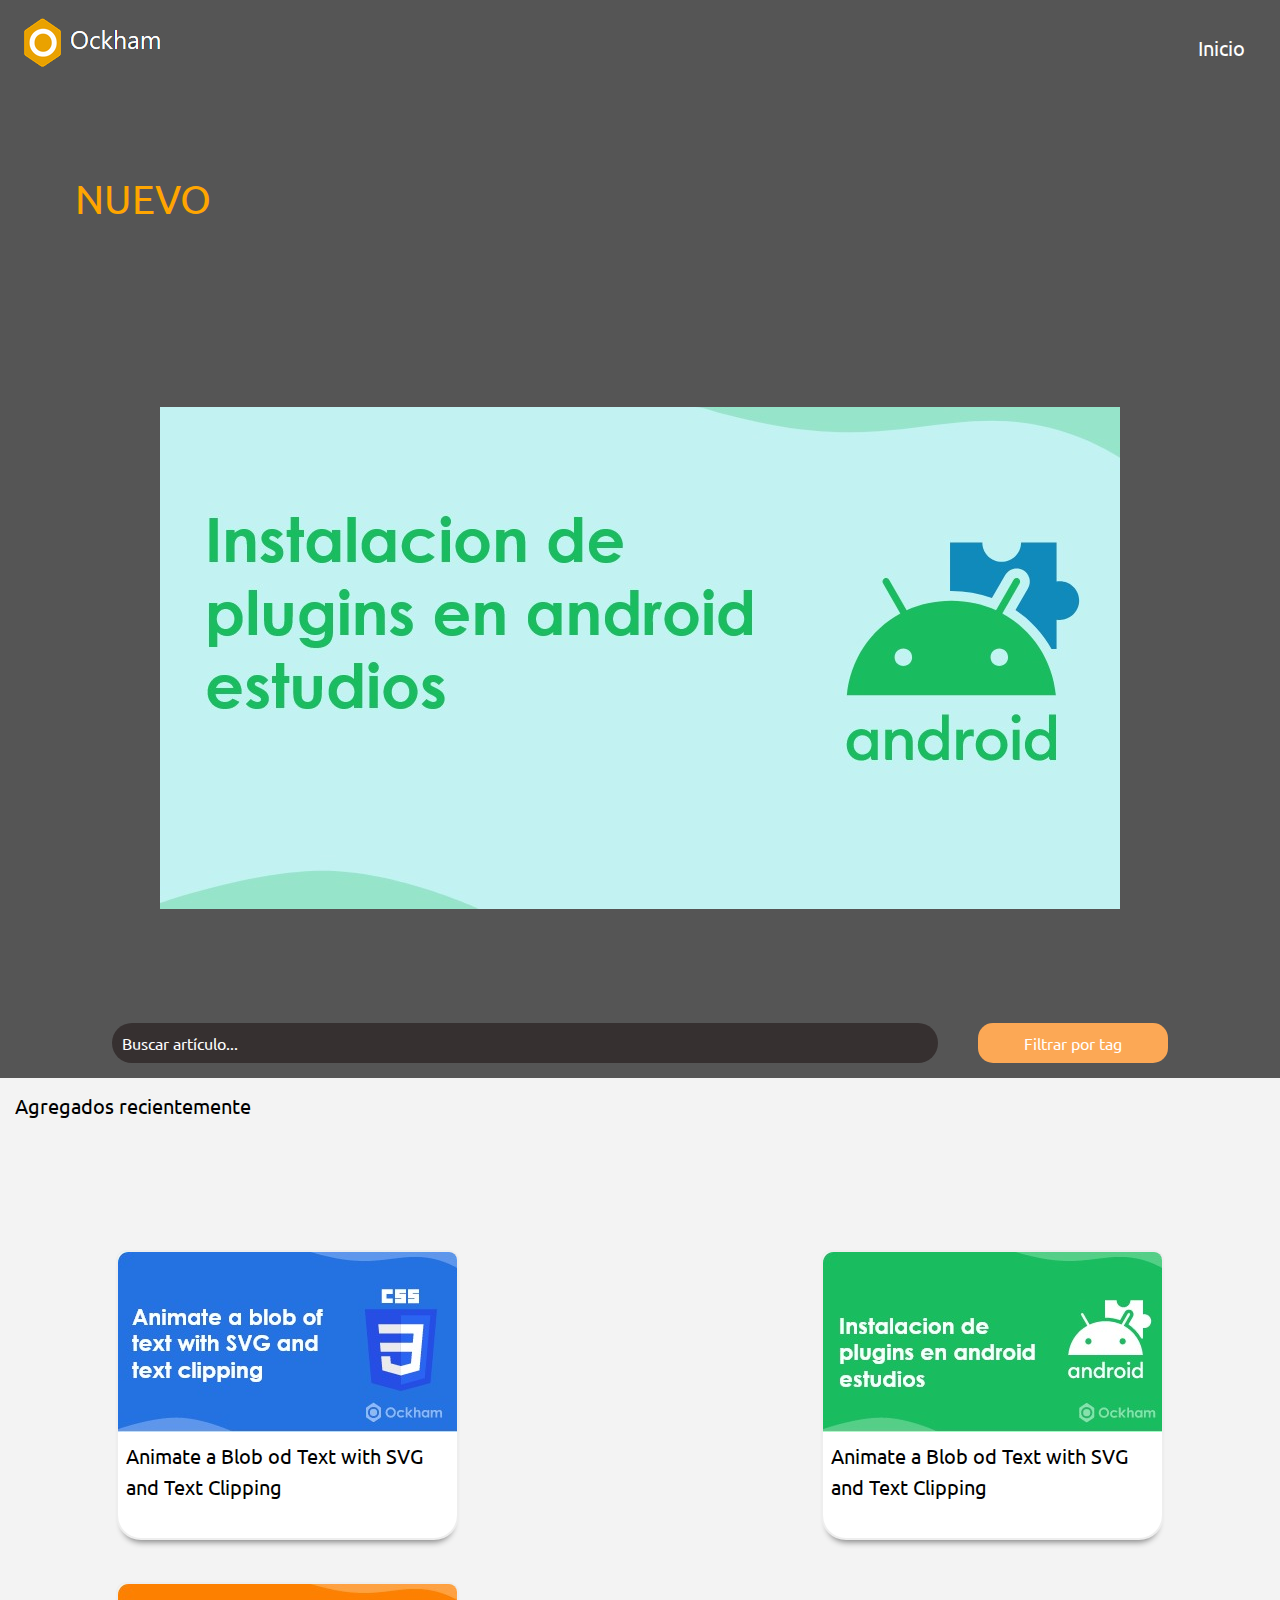
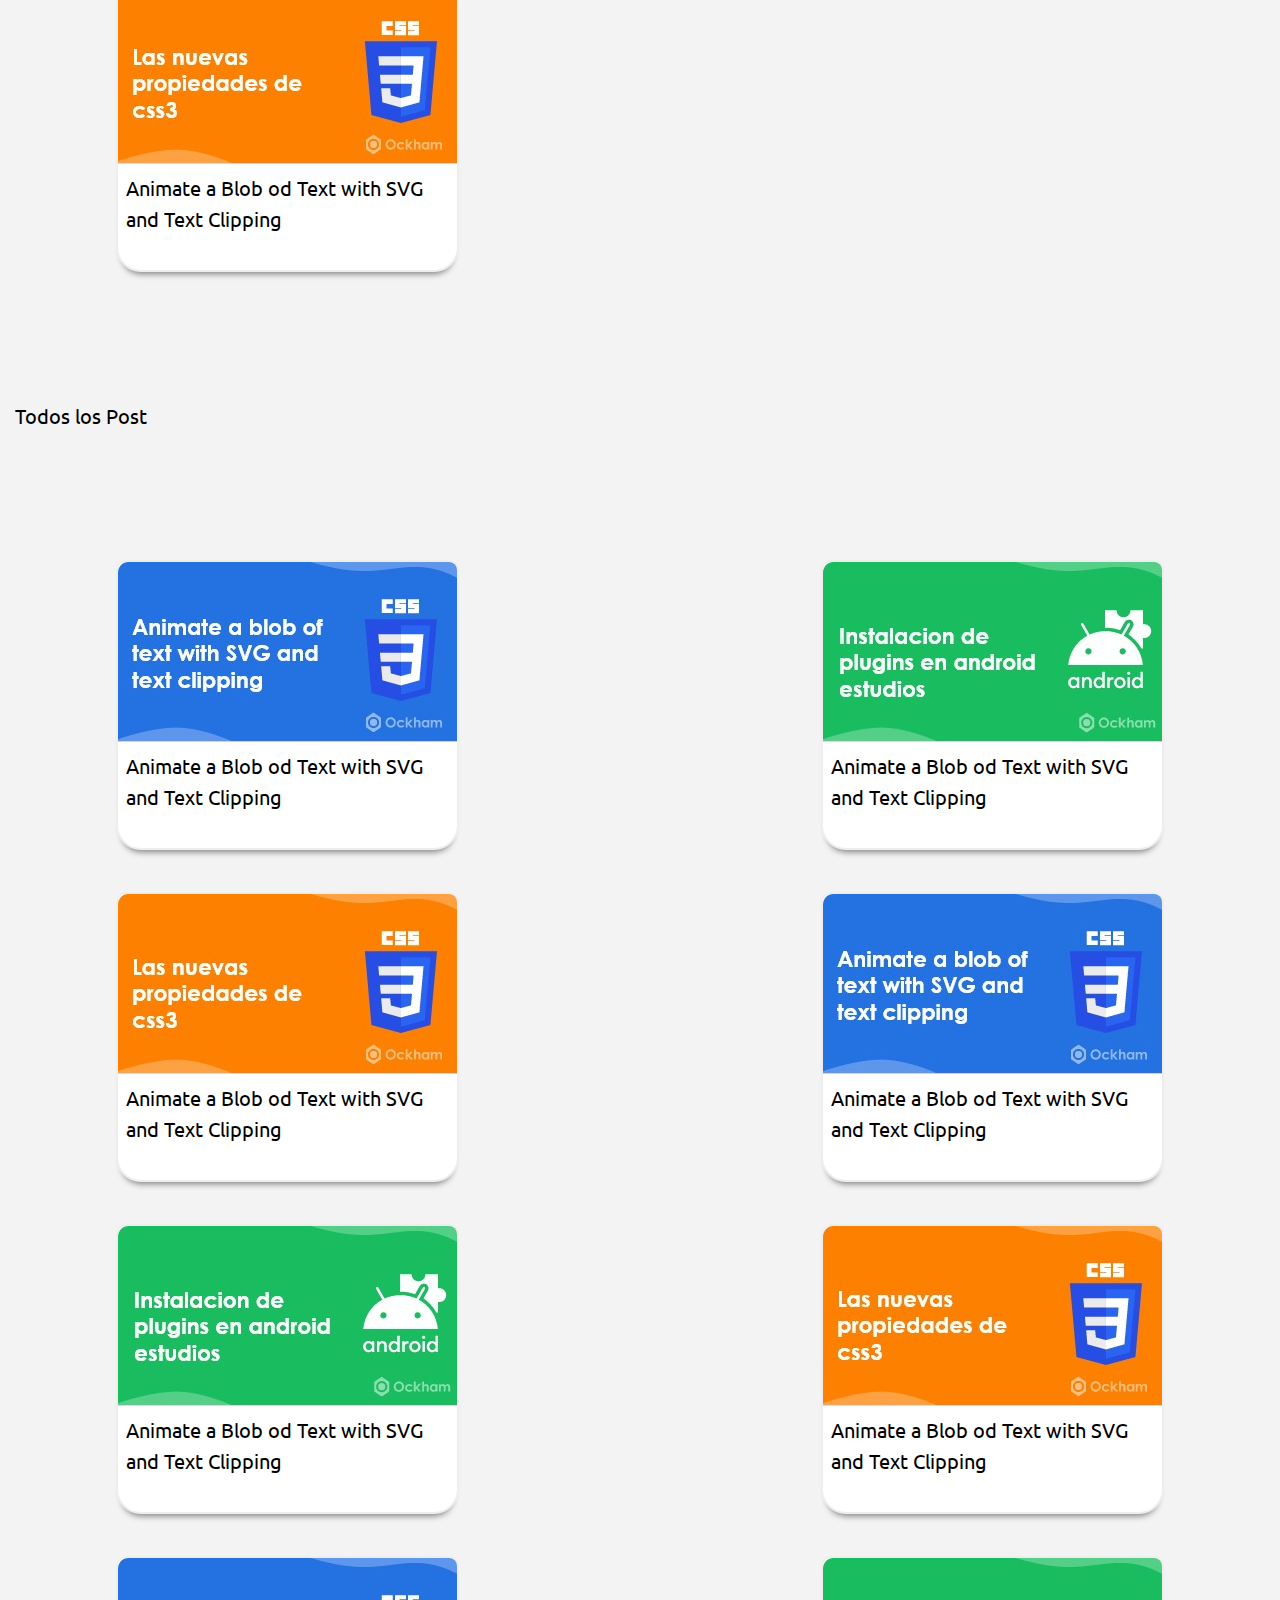
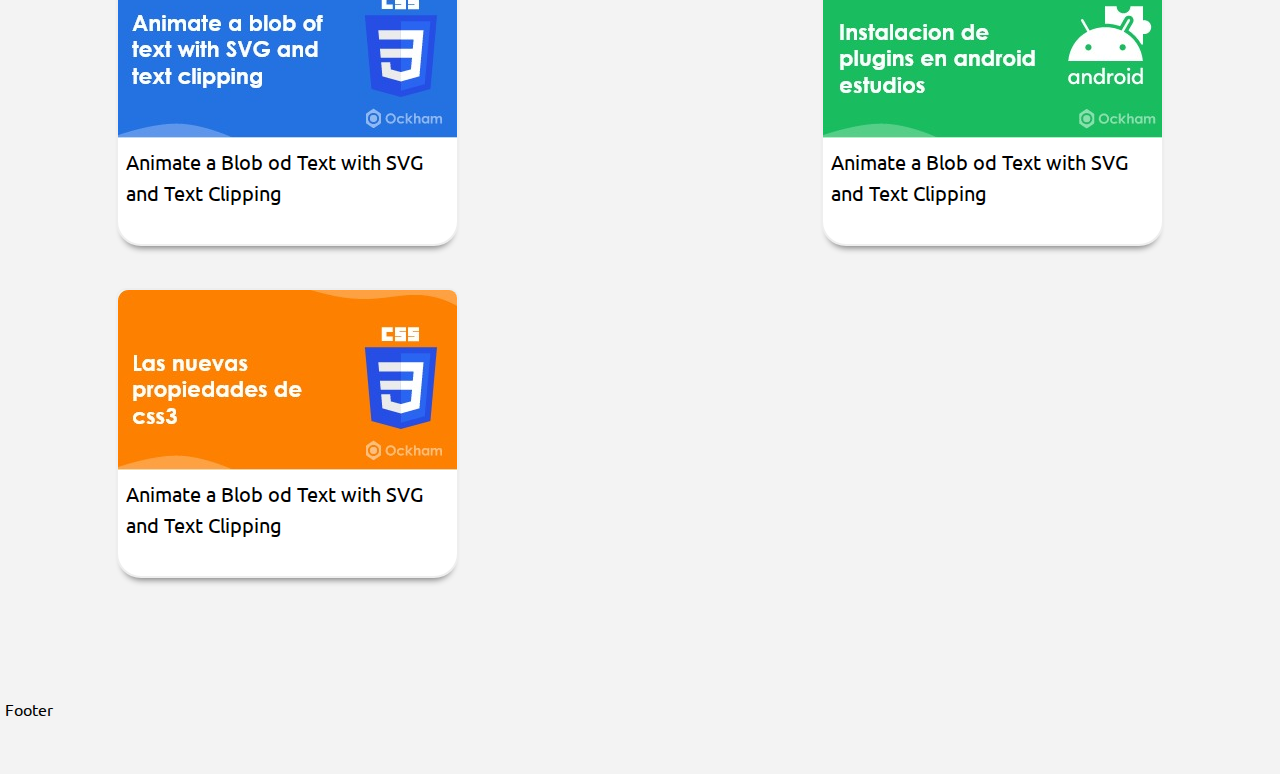
==== index_2.html @ 66f70569 "index2" ====
<!DOCTYPE html>
<html>
<head>
    
  <link rel="stylesheet" href="assets/css/style2.css">
  <link rel="stylesheet" href="assets/fonts/fonts.css">
  <meta name="viewport" content="width=device-width, initial-scale=1.0"> 




</head>
<body>


    

  <div class="wrapper">
    <header class="header">
      <div class="navbar">
          <div class="nav-container">
            
            <img class="logo" src="assets/images/logo.png" alt="Ockham">
            <a class = "inicio" href="#">Inicio</a>

          </div> 
      </div>
    </header>

    <div class="N">
      <p>NUEVO</p>
    </div>

    <div class="main">
      <div class="slider"></div>
    </div>


    <div class="botones">
      <div class="search">
        <p>Buscar artículo...</p>
      </div>
      <div class="filtro">
        <p>Filtrar por tag</p>
      </div>
    </div>

    
    <!-- Aquí empieza la sección de agregados recientemente -->
    <div class="section_ag">

      <p class="ag">Agregados recientemente</p>

    </div>

    <div class="flex-n1">
      
      
      <div class="mini-card">
          <div class="image1"></div>
          <div class="text">
            Animate a Blob od Text with SVG and Text Clipping
          </div>
      </div>
      
      <div class="mini-card">
          <div class="image2"></div>
          <div class="text">
            Animate a Blob od Text with SVG and Text Clipping
          </div>
      </div>

      <div class="mini-card">
          <div class="image3"></div>
          <div class="text">
            Animate a Blob od Text with SVG and Text Clipping
          </div>
      
      </div>
    
    </div>


    <!-- Aquí empieza la sección de Todos los post -->
    <div  class="section_tp">
      <div class="tp">Todos los Post</div>
    </div>

    <div class="flex-n1">
      
      
      <div class="mini-card">
          <div class="image1"></div>
          <div class="text">
            Animate a Blob od Text with SVG and Text Clipping
          </div>
      </div>
      
      <div class="mini-card">
          <div class="image2"></div>
          <div class="text">
            Animate a Blob od Text with SVG and Text Clipping
          </div>
      </div>

      <div class="mini-card">
          <div class="image3"></div>
          <div class="text">
            Animate a Blob od Text with SVG and Text Clipping
          </div>
      
      </div>

      <div class="mini-card">
        <div class="image1"></div>
        <div class="text">
          Animate a Blob od Text with SVG and Text Clipping
        </div>
      </div>
    
      <div class="mini-card">
        <div class="image2"></div>
        <div class="text">
          Animate a Blob od Text with SVG and Text Clipping
        </div>
     </div>

      <div class="mini-card">
        <div class="image3"></div>
        <div class="text">
          Animate a Blob od Text with SVG and Text Clipping
        </div>
    
      </div>

      <div class="mini-card">
        <div class="image1"></div>
        <div class="text">
          Animate a Blob od Text with SVG and Text Clipping
        </div>
      </div>
    
      <div class="mini-card">
        <div class="image2"></div>
        <div class="text">
          Animate a Blob od Text with SVG and Text Clipping
        </div>
     </div>

      <div class="mini-card">
        <div class="image3"></div>
        <div class="text">
          Animate a Blob od Text with SVG and Text Clipping
        </div>
    
      </div>


    
    </div>
    

    
      
    
    
    <footer class="footer">Footer</footer>

  </div>


    


</body>
</html>
---- assets/css/style2.css ----
* {
    box-sizing: border-box;
    margin: 0;
    padding: 0;
    background: yellow;
}
  
body {
    height: 100px;
    display: auto;
    justify-content: center;
    align-content: center;
    background-color: transparent;
}
  
/*HEADER Y NAVBAR*/
.header {
    background: #555;
    height: 100px;
}

.navbar {
    width: 100%;
    background-color: #555;
    overflow: auto;
    float: left;
}

.nav-container{
    background: #555;
}

.logo {

    background:#555;
    float: left;
}

.inicio{
    
    background:#555;
}

.navbar nav-container img {

    height: 3px;
    width: 30px;
    padding: 1px;
    text-align: center;
}


/*Color al seleccionarlo*/
.navbar .nav-container a:hover {
    background-color: #000;
}


.N {
    color: orange;
    background: #555;
}


.N p{

    background:transparent;
    padding: 70px;
    font-size: 40px;
}


/*SECCIÓN DEL SLIDER*/

.main {
    
    /* layout */
    height: 80vh;
    min-width: 100vh;
    flex: 1;
    display: flex;
    /* content styling OPTIONAL*/
    align-items: center;
    justify-content: center;
    padding: 10vh;
    /* background styling */
    background-color: #555;
    background-size: cover;
    background-position: center;
    background-repeat: no-repeat;

}

.slider {
    background-image: url(/assets/images/slider1.jpeg);
    display: flex;
    flex-flow: wrap;
    width: 960px;
    height: 502px;
    align-items: center;
}



.botones {

    background:#555;
    flex-flow: row wrap;
    justify-content: center;
    align-self: center;
    column-gap: 40px;
    padding: 15px;
    flex: 1 100%;
    height: 60px;
    border-radius: 10px;
    
}

.search {

    background: rgb(54, 48, 48);
    flex: 0 65%;
    height: 40px;
    margin-bottom: 30%;
    border-radius: 30px;
    padding: 10px;
    display: flex;
    align-items: center;
    justify-content: left;
    
}

.search p {
    text-align: left;
    color: white;
    background: transparent;
}

.filtro {

    background: #fca855;
    flex: 0 15%;
    height: 40px;
    width: 10px;
    margin-bottom: 50%;
    border-radius: 15px;
    padding: 10px;
    display: flex;
    align-items: center;
    justify-content: center; 

}

.filtro p {
    text-align: center;
    color: white;
    background: transparent;
}


.section_ag {
    background: #f3f3f3;
    flex-flow: row wrap;
    display: flex;
    padding: 105px;

}

.ag{
    font-size: 20px;
    background:transparent;
    padding: 10px;
}





.section_tp {
    background: #f3f3f3;
    padding: 10px;
    font-size: 20px;
}


.tp{
    font-size: 20px;
    background:transparent;
    padding: 10px;
}

/*Wrapper principal*/
.wrapper > *{
    
    display: flex;
    flex-flow: row wrap;
    padding: 5px;
    margin: 0;   /*Lo modifique para cambiar el fondo*/
    flex: 1 100%;
    border-radius: 0;
}

  


.flex-n1 {
    grid-template-columns: repeat(auto-fill, minmax(100px, 1fr));
    grid-template-rows: 80px auto 80px;
    column-gap: 5px;
    row-gap: 10px;
    background: #f3f3f3;
    display: flex;
    flex-flow: wrap;
    justify-content: space-between;
    justify-items: center;
    border-radius: 0 0 0 0;
    padding: 100px;
} 



/* If the amount of items is above 3 */
/* Change the layout direction */
.flex-n1 > :nth-last-child(n+3),
.flex-n1 > :nth-last-child(n+3) ~ * {
	flex-direction: column;
    background: white;
    width: 343px;
    height: 290px;
    border-radius: 10px 10px 25px 25px;
    box-shadow: 0 8px 6px -6px gray;
}

/* And change the image height and color */
.flex-n1 > :nth-last-child(n+3) .image1,
.flex-n1 > :nth-last-child(n+3) ~ * .image1 {

    background: url(/assets/images/c1.jpeg);
    display: flex;
    flex-flow: wrap;
    height: 180px;
    justify-content: space-between;
    justify-items: center;
    padding: 50px;
}


.flex-n1 > :nth-last-child(n+3) .image2,
.flex-n1 > :nth-last-child(n+3) ~ * .image2 {

    background: url(/assets/images/c2.jpeg);
    display: flex;
    flex-flow: wrap;
    height: 180px;
    justify-content: space-between;
    justify-items: center;
    padding: 50px;
}

.flex-n1 > :nth-last-child(n+3) .image3,
.flex-n1 > :nth-last-child(n+3) ~ * .image3 {

    background: url(/assets/images/c3.jpeg);
    display: flex;
    flex-flow: wrap;
    width: 343px;
    height: 180px;
    justify-content: space-between;
    justify-items: center;
    padding: 50px;
}




/* Demo decoration */
.container {
	display: flex;
	width: 800px;
	margin: 1em auto;
}
.mini-card {
	display: flex;
	width: 400px;
	max-width: 100%;
	margin: 1em;
	border: 2px solid #eee;
	border-radius: 8px;
    justify-items: center;
	overflow: hidden;
}

.image {
	min-width: 150px;
	background: turquoise;
}

.text {
    background: white;
	font-size: 20px;
	line-height: 1.55;
    text-align: left;
	padding: 8px;
}



.footer {
    
    background: #f3f3f3;
    height: 80px
  
}


@media all(min-width: 1000px) {
  
    .main { flex: 3 0px; }
    
}
---- assets/fonts/fonts.css ----
/*Fonts*/

@import url('https://fonts.googleapis.com/css2?family=Ubuntu:wght@500&display=swap');


body {
    font-family: 'Ubuntu', sans-serif;
}


    
.p_card{

    display:inline;
    word-break: break-word;     
    font-size: 20px;
    color: black;
    position: relative;
    padding: 0;

}

/* Navbar links */
.navbar a {
    float: right;
    padding: 30px;
    color: white;
    text-decoration: none;
    font-size: 20px;
    width: 33.33%; /* Four equal-width links. If you have two links, use 50%, and 33.33% for three links, etc.. */
    text-align: right; 
}
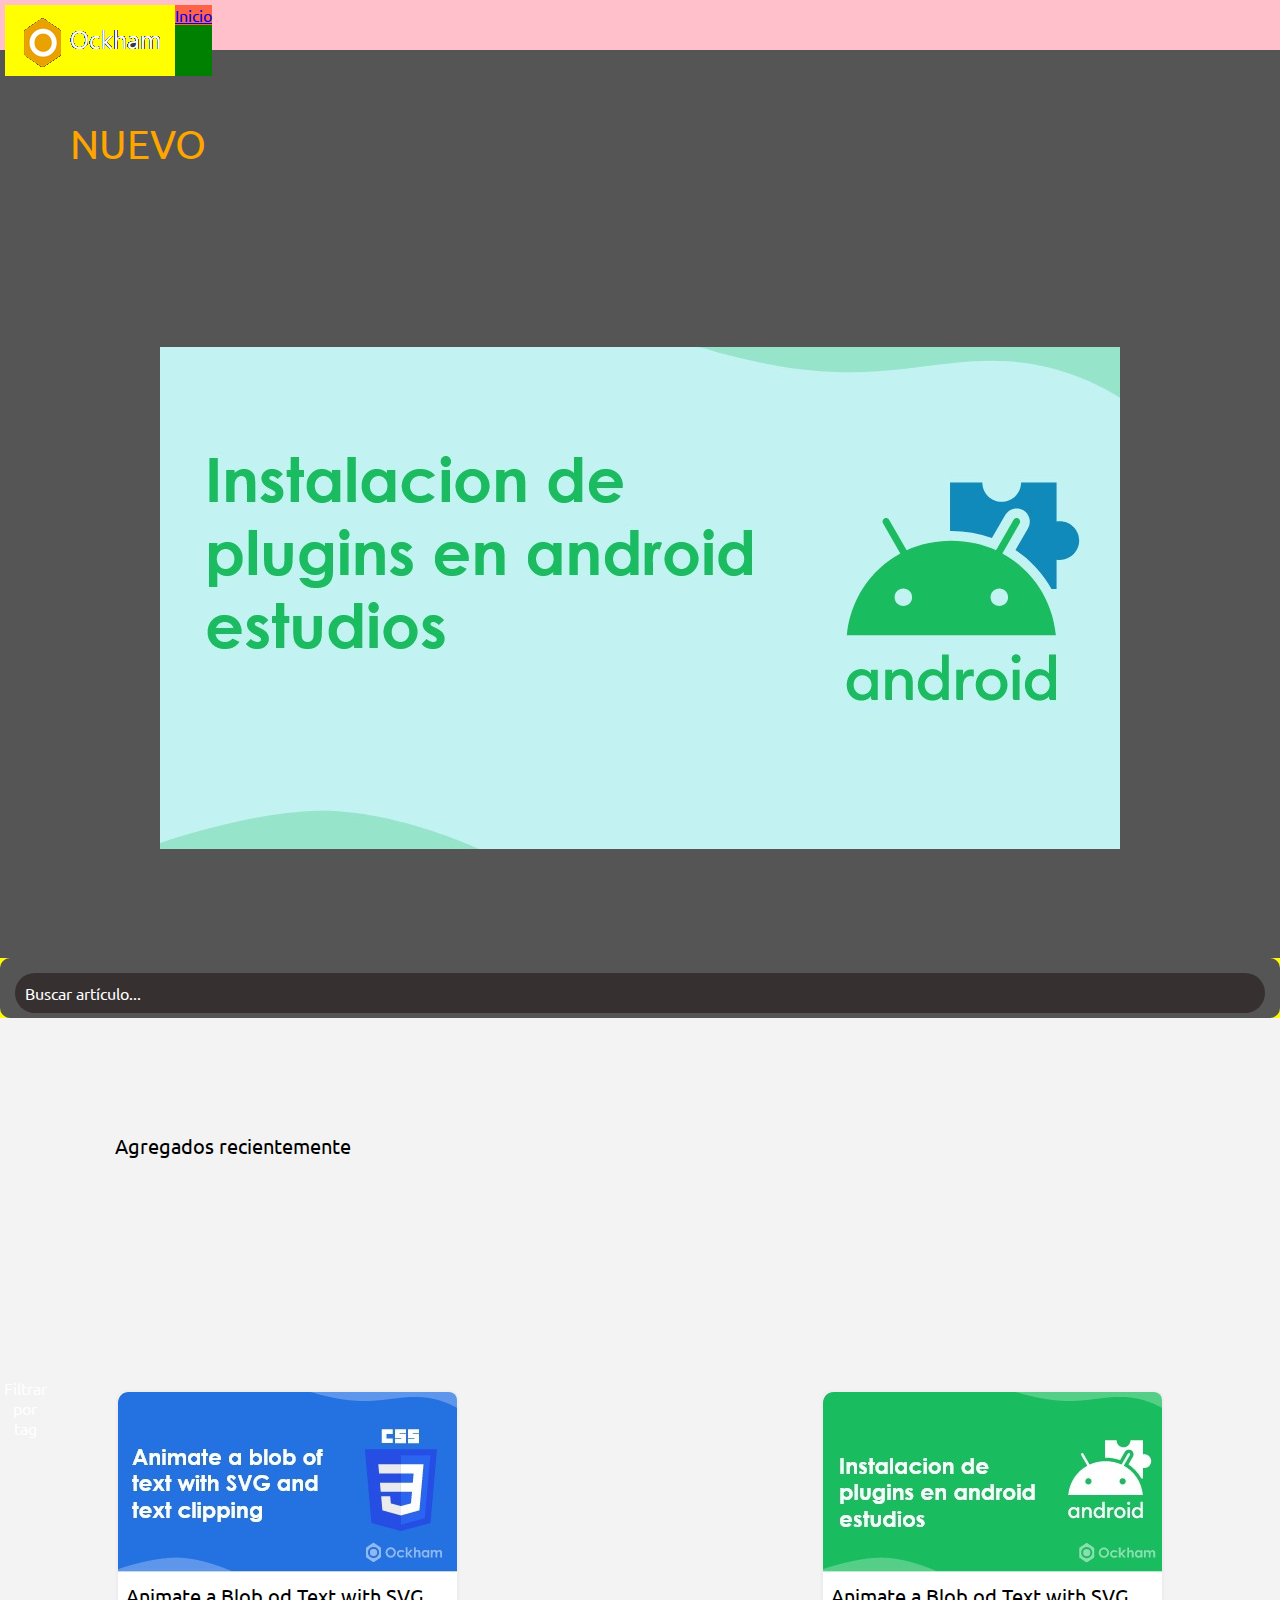
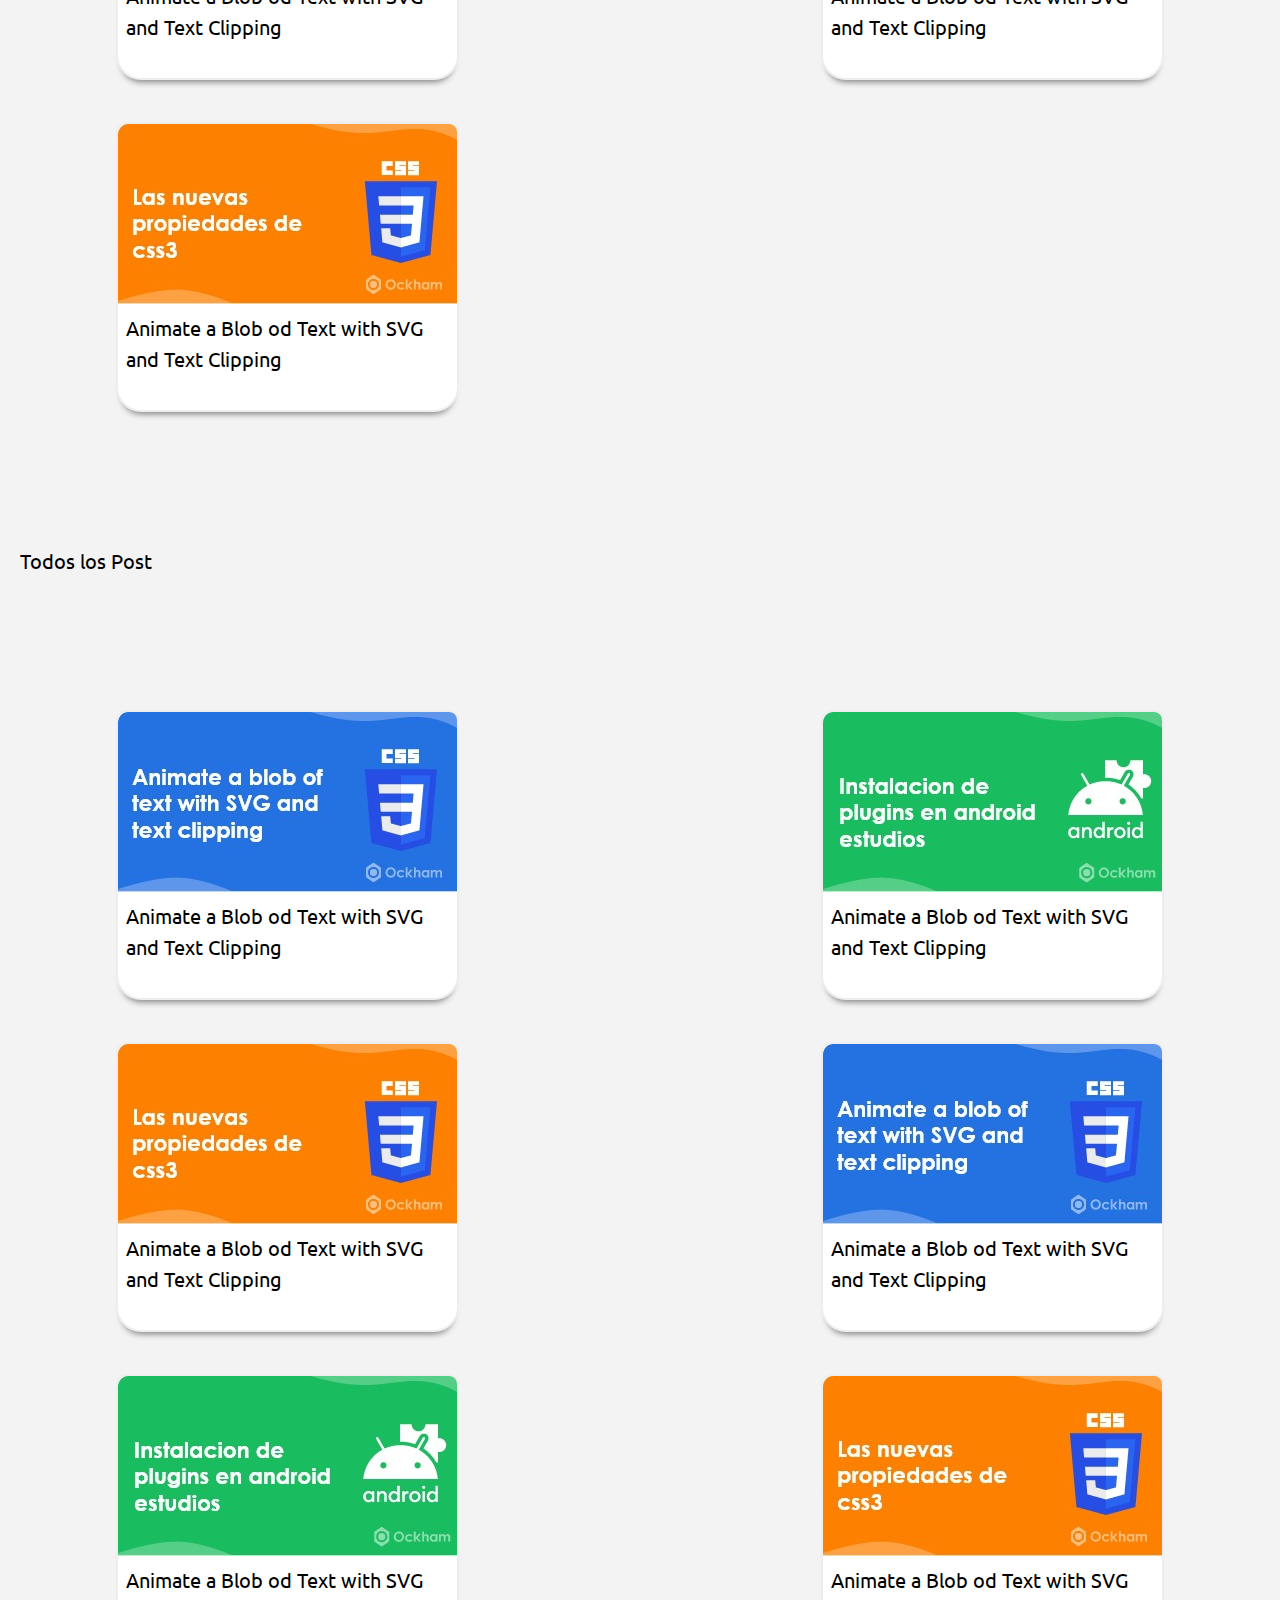
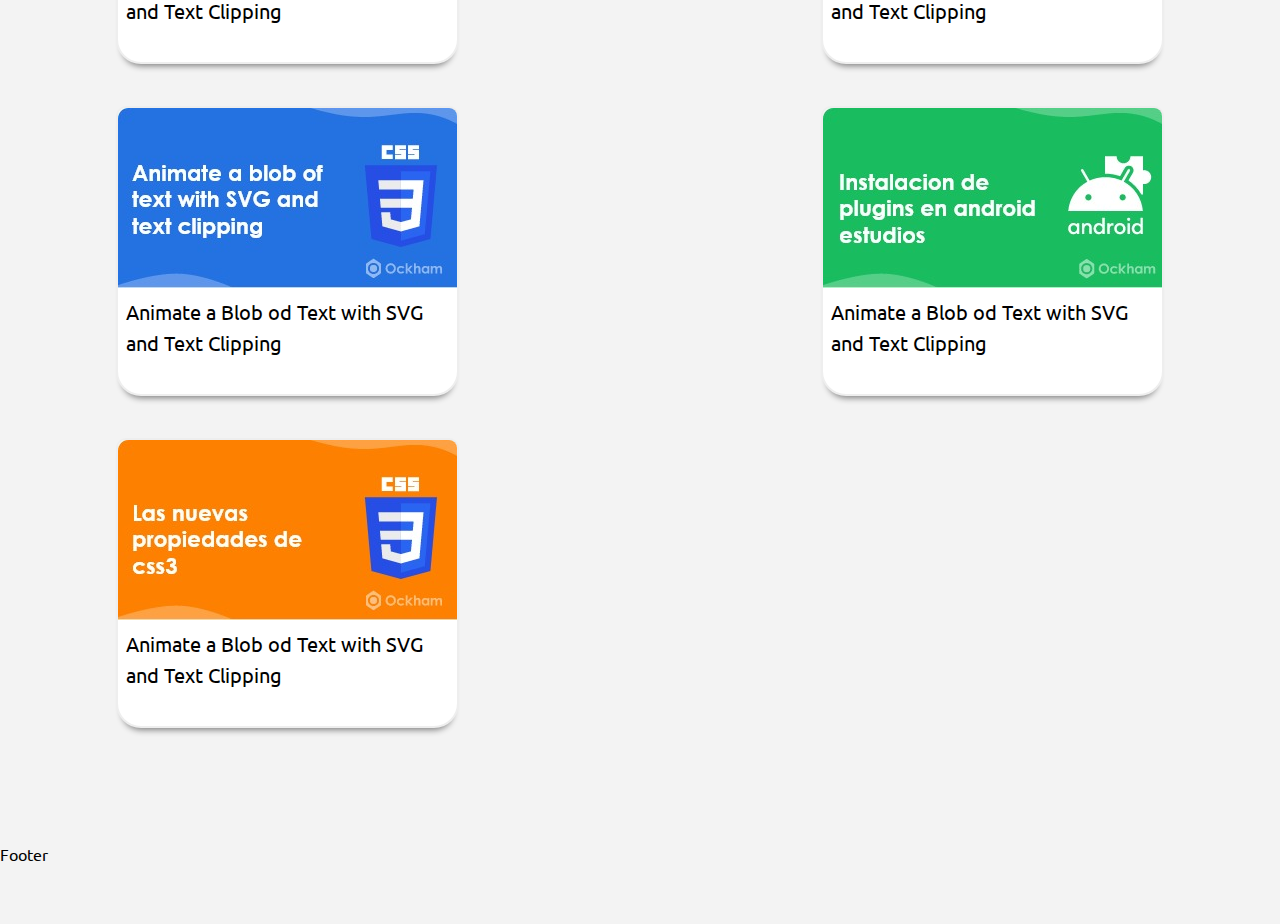
==== commit 94c42f89: "Cambios en Index2" ====
--- a/index_2.html
+++ b/index_2.html
@@ -17,7 +17,7 @@
 
   <div class="wrapper">
     <header class="header">
-      <div class="navbar">
+      <div class="navbar"></div>
           <div class="nav-container">
             
             <img class="logo" src="assets/images/logo.png" alt="Ockham">
--- a/assets/css/style2.css
+++ b/assets/css/style2.css
@@ -16,30 +16,35 @@
   
 /*HEADER Y NAVBAR*/
 .header {
-    background: #555;
-    height: 100px;
+    background: pink;
+    height: 50px;  /*SePARACIÓN ENTRE NAVBAR Y EL SLIDER*/
+    padding:0;
+    margin:0;
+
 }
 
 .navbar {
     width: 100%;
-    background-color: #555;
+    display: flex;
+    background-color: orange;
     overflow: auto;
     float: left;
 }
 
 .nav-container{
-    background: #555;
+    background: green;
+    
 }
 
 .logo {
 
-    background:#555;
+    background:yellow;
     float: left;
 }
 
 .inicio{
     
-    background:#555;
+    background:tomato;
 }
 
 .navbar nav-container img {
@@ -77,13 +82,13 @@
     
     /* layout */
     height: 80vh;
-    min-width: 100vh;
+    min-width: 50vh;
     flex: 1;
     display: flex;
     /* content styling OPTIONAL*/
     align-items: center;
     justify-content: center;
-    padding: 10vh;
+    padding: 5vh;
     /* background styling */
     background-color: #555;
     background-size: cover;
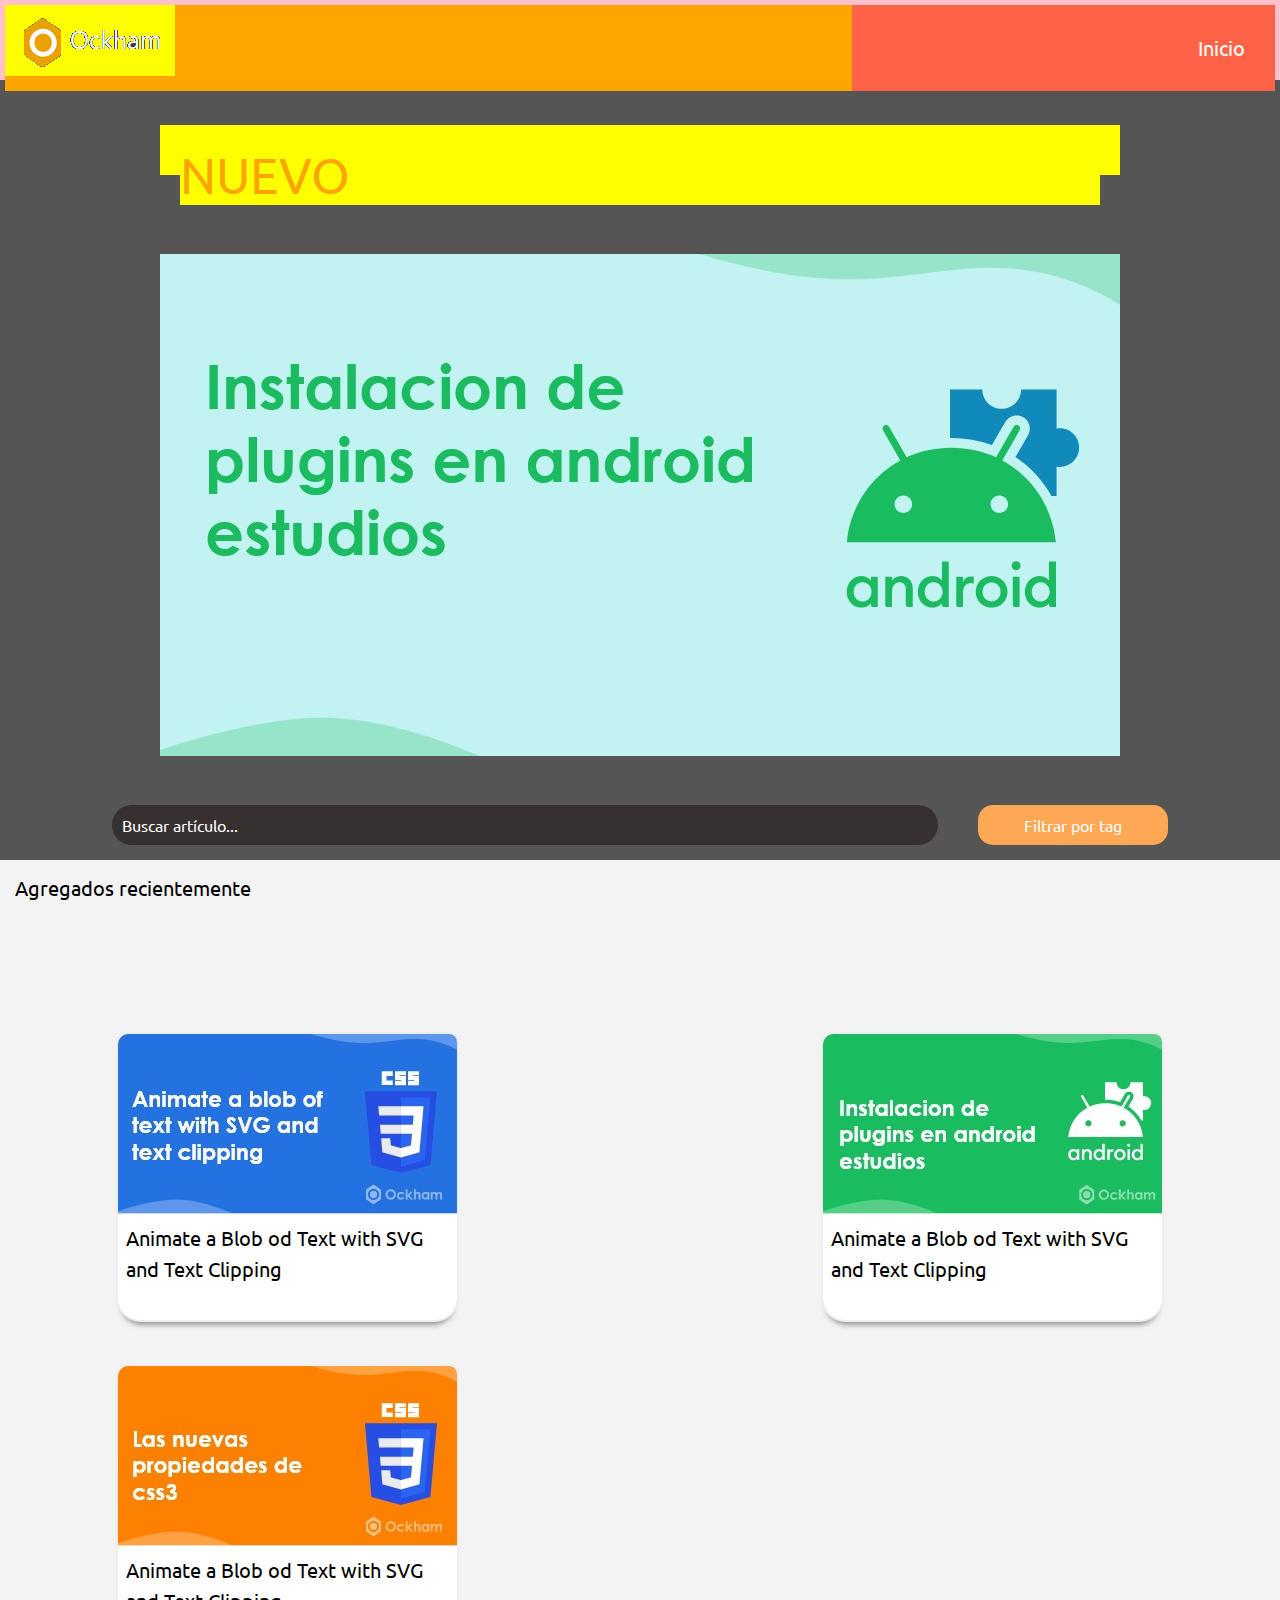
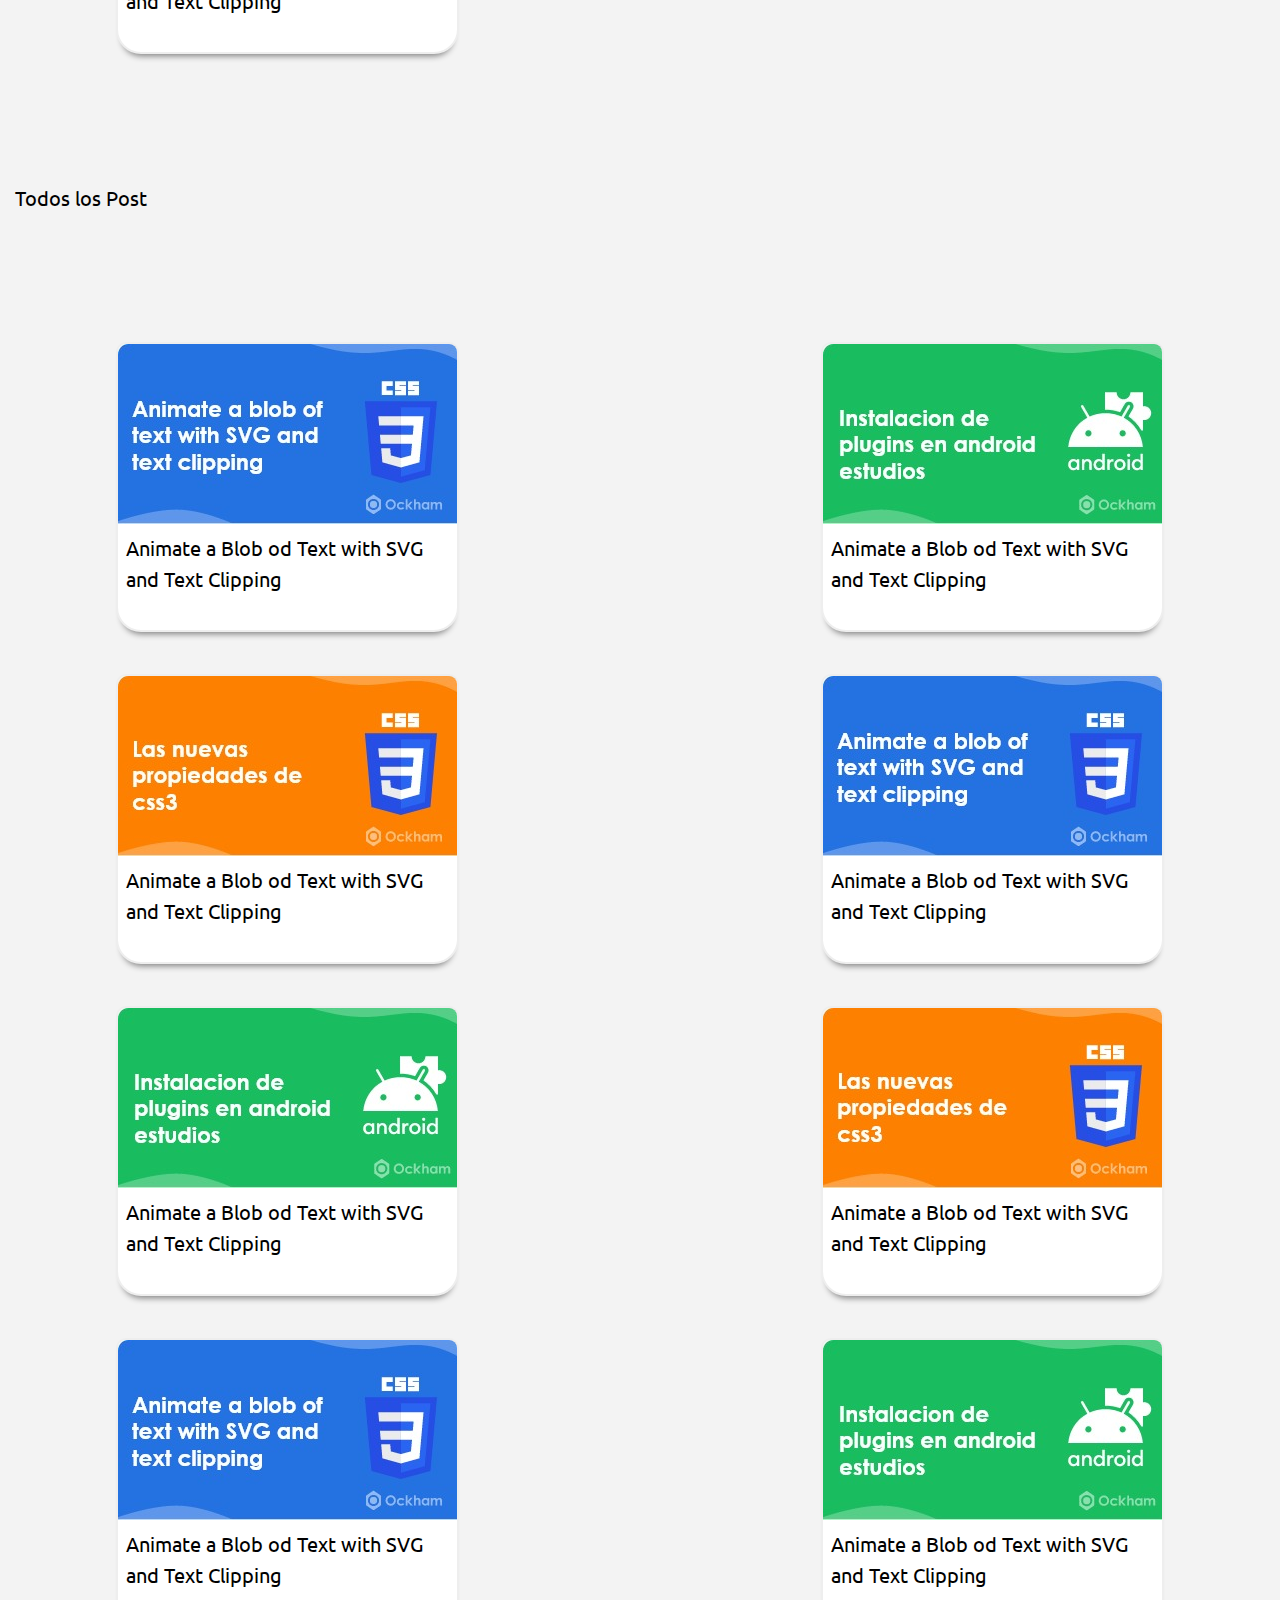
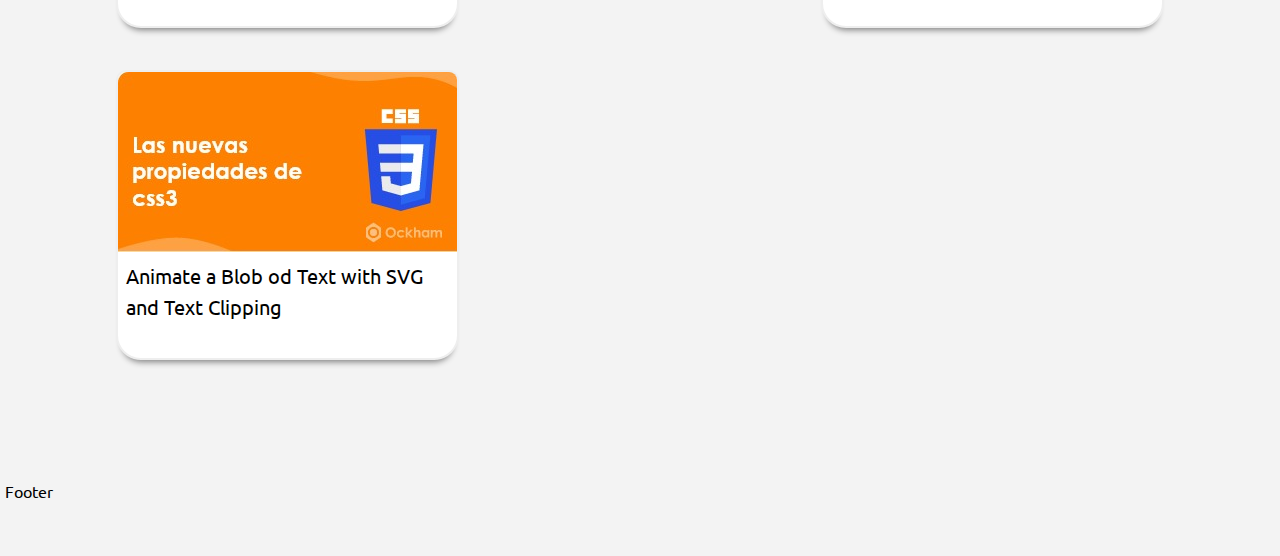
==== commit 9f0f783c: "Cambios en Index2 Main" ====
--- a/index_2.html
+++ b/index_2.html
@@ -17,7 +17,7 @@
 
   <div class="wrapper">
     <header class="header">
-      <div class="navbar"></div>
+      <div class="navbar">
           <div class="nav-container">
             
             <img class="logo" src="assets/images/logo.png" alt="Ockham">
@@ -26,12 +26,13 @@
           </div> 
       </div>
     </header>
+    
+    <div class="main">
 
-    <div class="N">
-      <p>NUEVO</p>
-    </div>
+      <div class="N">
+        <p>NUEVO</p>
+      </div>
 
-    <div class="main">
       <div class="slider"></div>
     </div>
 
--- a/assets/css/style2.css
+++ b/assets/css/style2.css
@@ -8,7 +8,7 @@
   
 body {
     height: 100px;
-    display: auto;
+    display: flex;
     justify-content: center;
     align-content: center;
     background-color: transparent;
@@ -17,22 +17,28 @@
 /*HEADER Y NAVBAR*/
 .header {
     background: pink;
-    height: 50px;  /*SePARACIÓN ENTRE NAVBAR Y EL SLIDER*/
-    padding:0;
-    margin:0;
+    height: 80px;  /*SEPARACIÓN ENTRE NAVBAR Y EL SLIDER*/
+    padding: 0;
+    margin: 0;
 
 }
 
 .navbar {
     width: 100%;
-    display: flex;
+    display: auto;
+    align-items: center;
     background-color: orange;
     overflow: auto;
     float: left;
+    padding: 0;
+    margin: 0 0 0 0;
 }
 
 .nav-container{
+
     background: green;
+    padding: 0;
+    margin: 0;
     
 }
 
@@ -40,18 +46,20 @@
 
     background:yellow;
     float: left;
+    
 }
 
 .inicio{
     
     background:tomato;
+    float: right;
 }
 
 .navbar nav-container img {
 
     height: 3px;
     width: 30px;
-    padding: 1px;
+    padding: 10px;
     text-align: center;
 }
 
@@ -60,21 +68,6 @@
 .navbar .nav-container a:hover {
     background-color: #000;
 }
-
-
-.N {
-    color: orange;
-    background: #555;
-}
-
-
-.N p{
-
-    background:transparent;
-    padding: 70px;
-    font-size: 40px;
-}
-
 
 /*SECCIÓN DEL SLIDER*/
 
@@ -85,25 +78,40 @@
     min-width: 50vh;
     flex: 1;
     display: flex;
+    flex-direction: column;
+
     /* content styling OPTIONAL*/
     align-items: center;
     justify-content: center;
-    padding: 5vh;
+    padding: 50vh;
+
     /* background styling */
     background-color: #555;
     background-size: cover;
     background-position: center;
     background-repeat: no-repeat;
 
-}
+
+}
+
+.N {
+    text-align: left;
+    color: orange;
+    justify-self: left;
+    padding: 20px;
+    width: 960px;
+    height: 50px;
+    font-size: 50px;
+}
+
 
 .slider {
     background-image: url(/assets/images/slider1.jpeg);
     display: flex;
+    align-items: center;
     flex-flow: wrap;
     width: 960px;
     height: 502px;
-    align-items: center;
 }
 
 
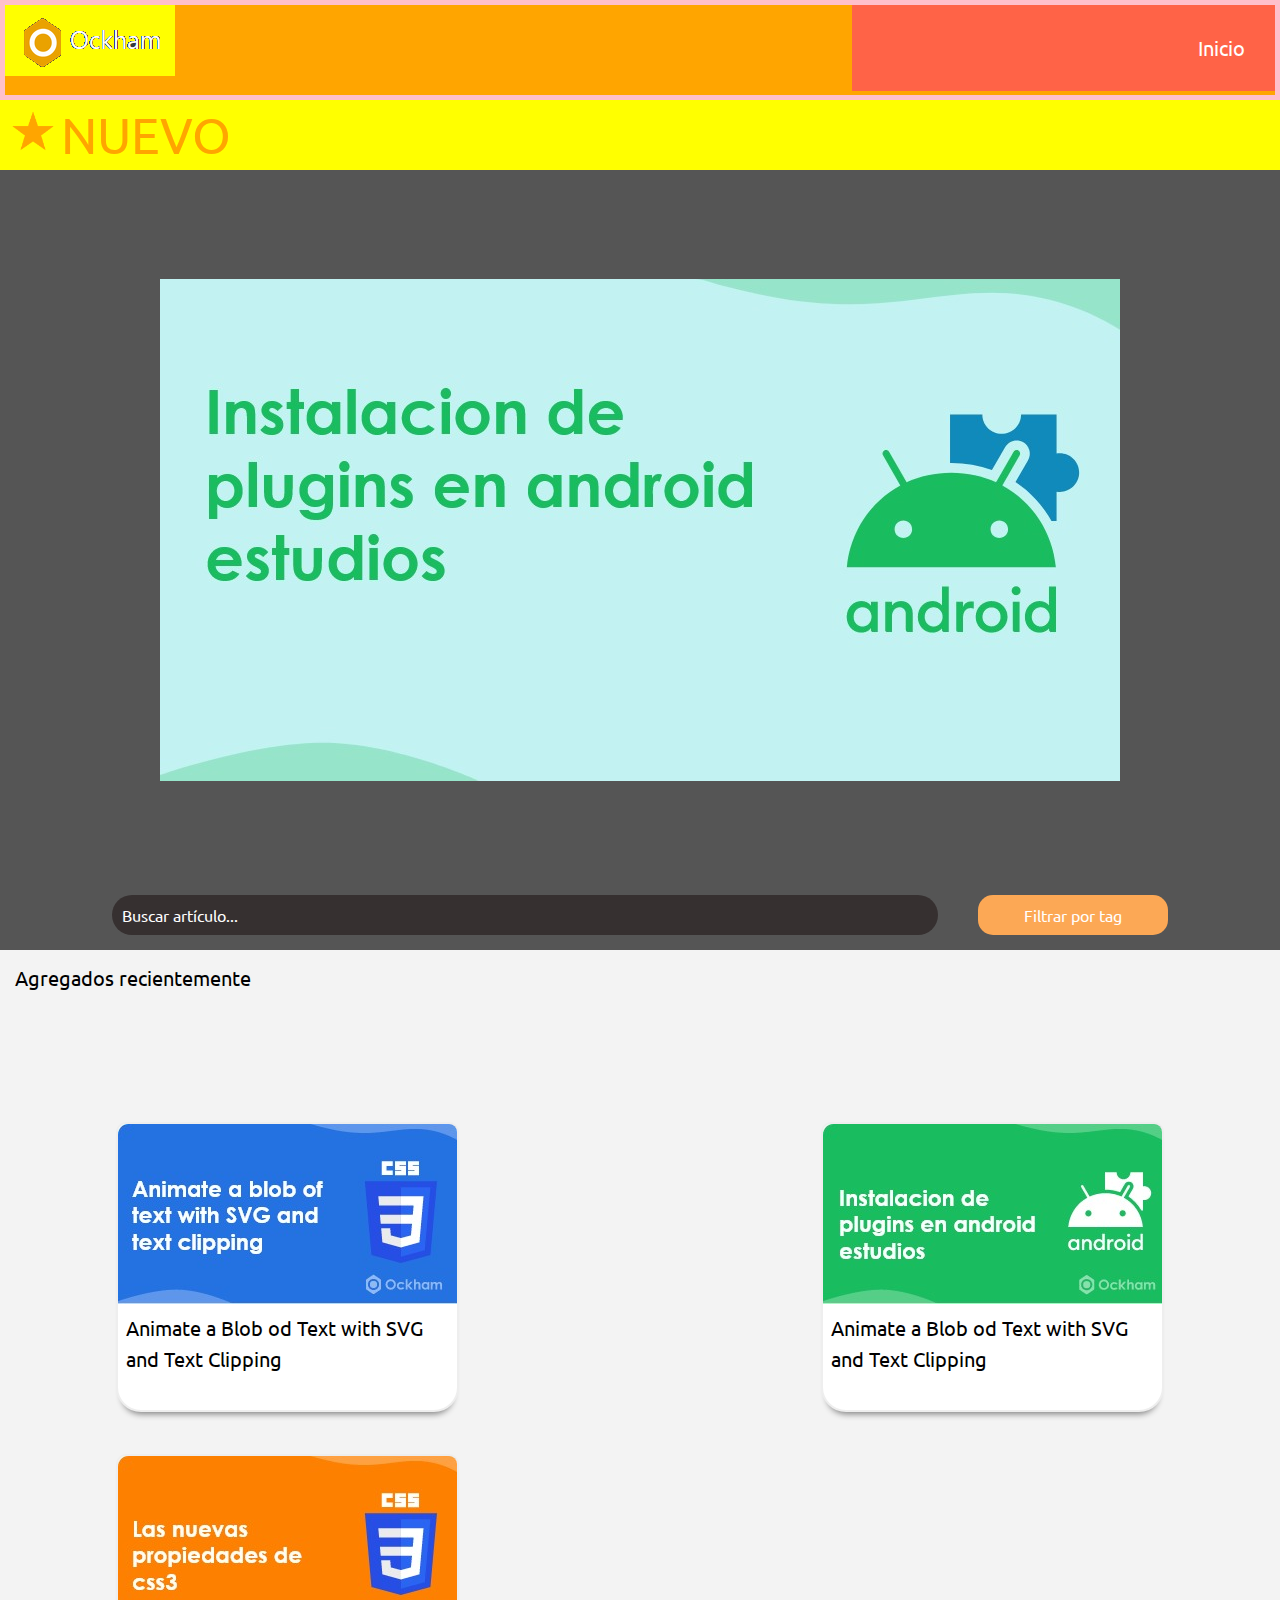
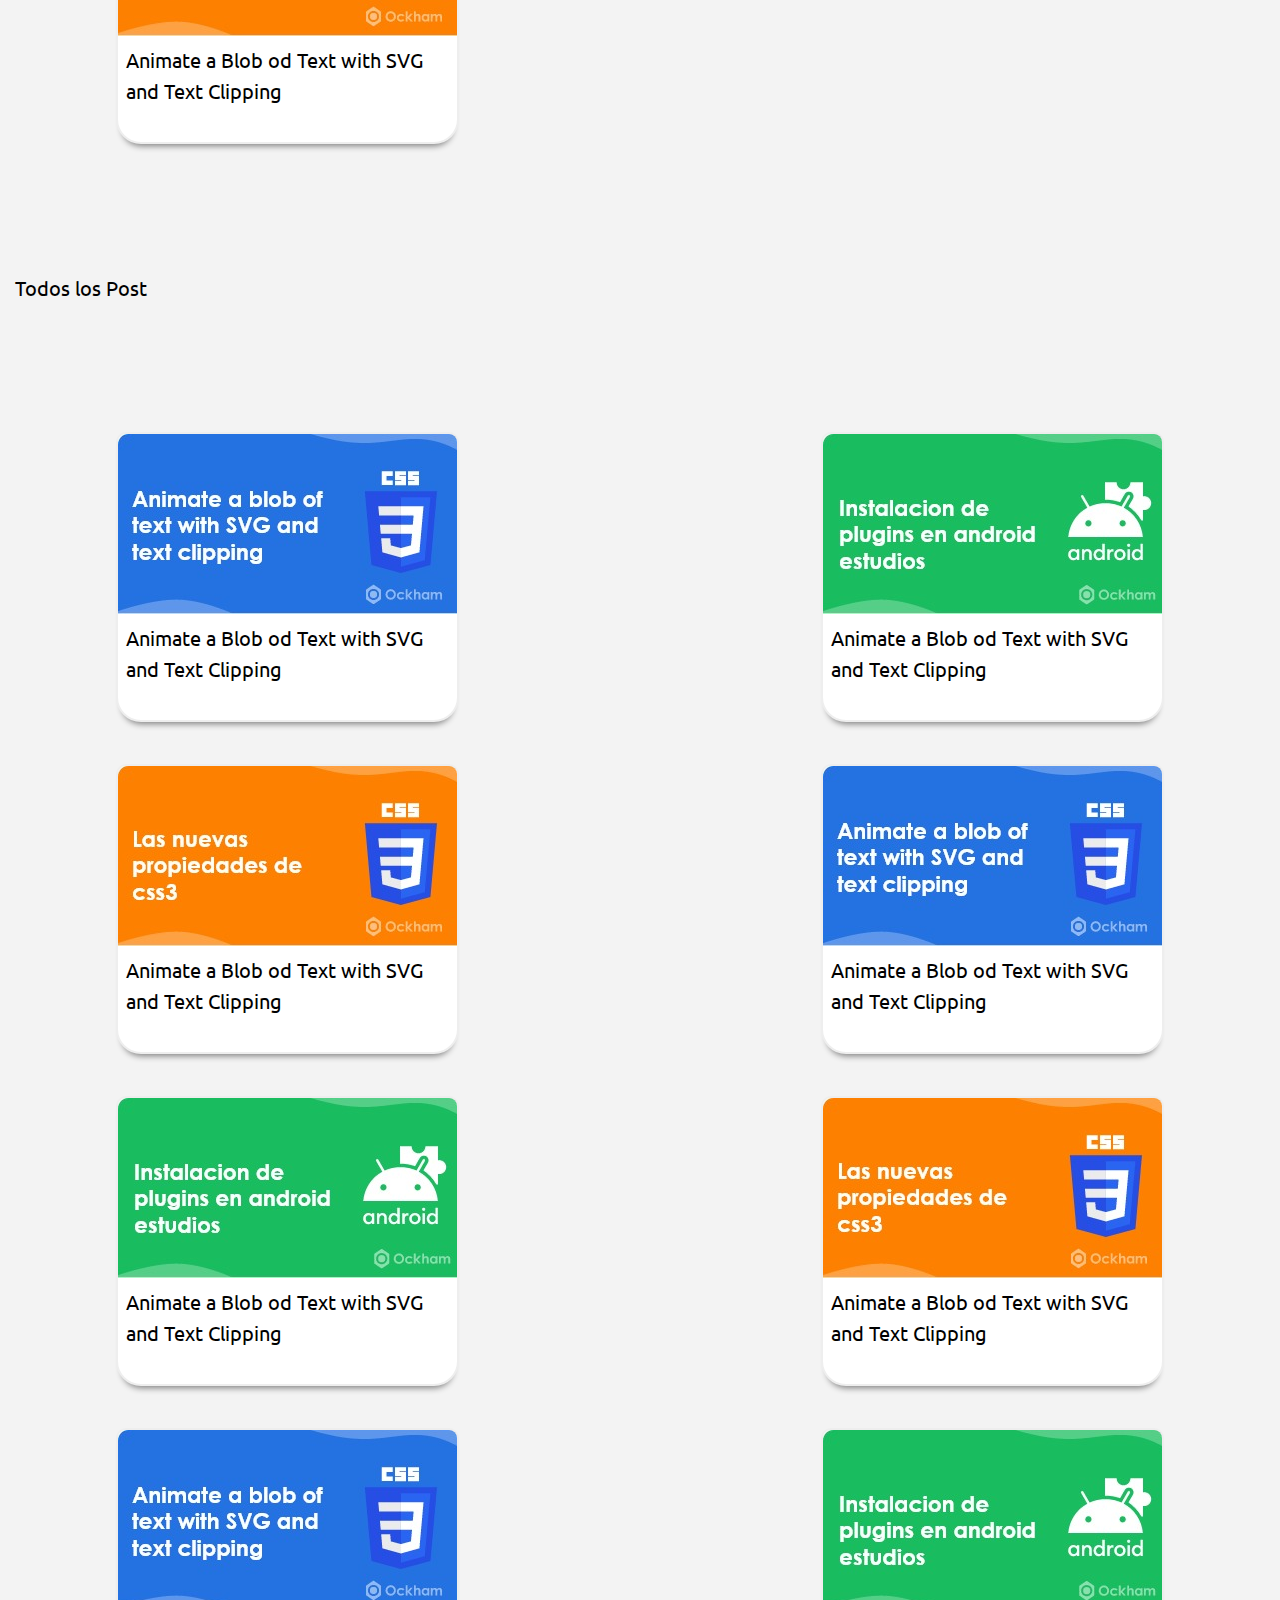
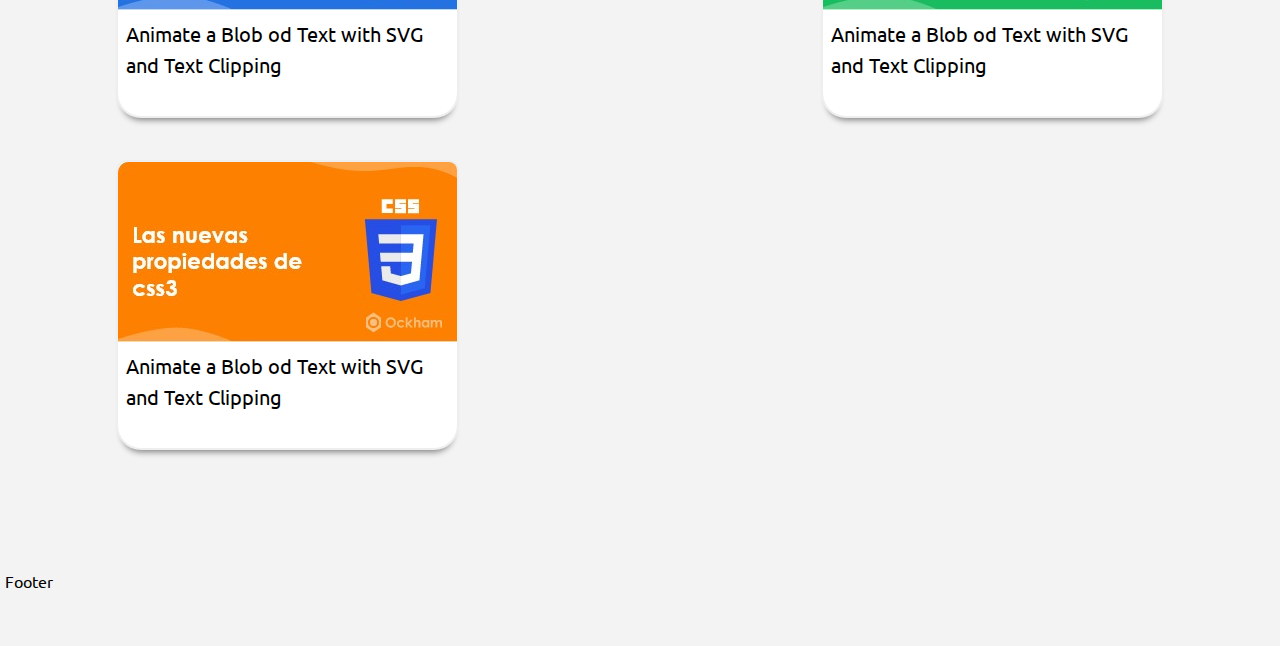
==== commit 741f9442: "Cambios finales p1" ====
--- a/index_2.html
+++ b/index_2.html
@@ -27,12 +27,13 @@
       </div>
     </header>
     
+    <div class="N">
+      <img class="star" src="assets/images/star.png" alt="Star">
+      <p>NUEVO</p>
+    </div>
+
+
     <div class="main">
-
-      <div class="N">
-        <p>NUEVO</p>
-      </div>
-
       <div class="slider"></div>
     </div>
 
--- a/assets/css/style2.css
+++ b/assets/css/style2.css
@@ -17,7 +17,7 @@
 /*HEADER Y NAVBAR*/
 .header {
     background: pink;
-    height: 80px;  /*SEPARACIÓN ENTRE NAVBAR Y EL SLIDER*/
+    height: 100px;  /*SEPARACIÓN ENTRE NAVBAR Y EL SLIDER*/
     padding: 0;
     margin: 0;
 
@@ -84,6 +84,7 @@
     align-items: center;
     justify-content: center;
     padding: 50vh;
+    margin: 60px;
 
     /* background styling */
     background-color: #555;
@@ -94,13 +95,21 @@
 
 }
 
+.star {
+
+    display: flex;
+    max-width:70%;
+    max-height:70%;
+    margin: 5px;
+}
+
 .N {
     text-align: left;
     color: orange;
-    justify-self: left;
-    padding: 20px;
-    width: 960px;
-    height: 50px;
+    align-items: left;
+    justify-content: start;
+    padding: 0;
+    height: 70px;
     font-size: 50px;
 }
 
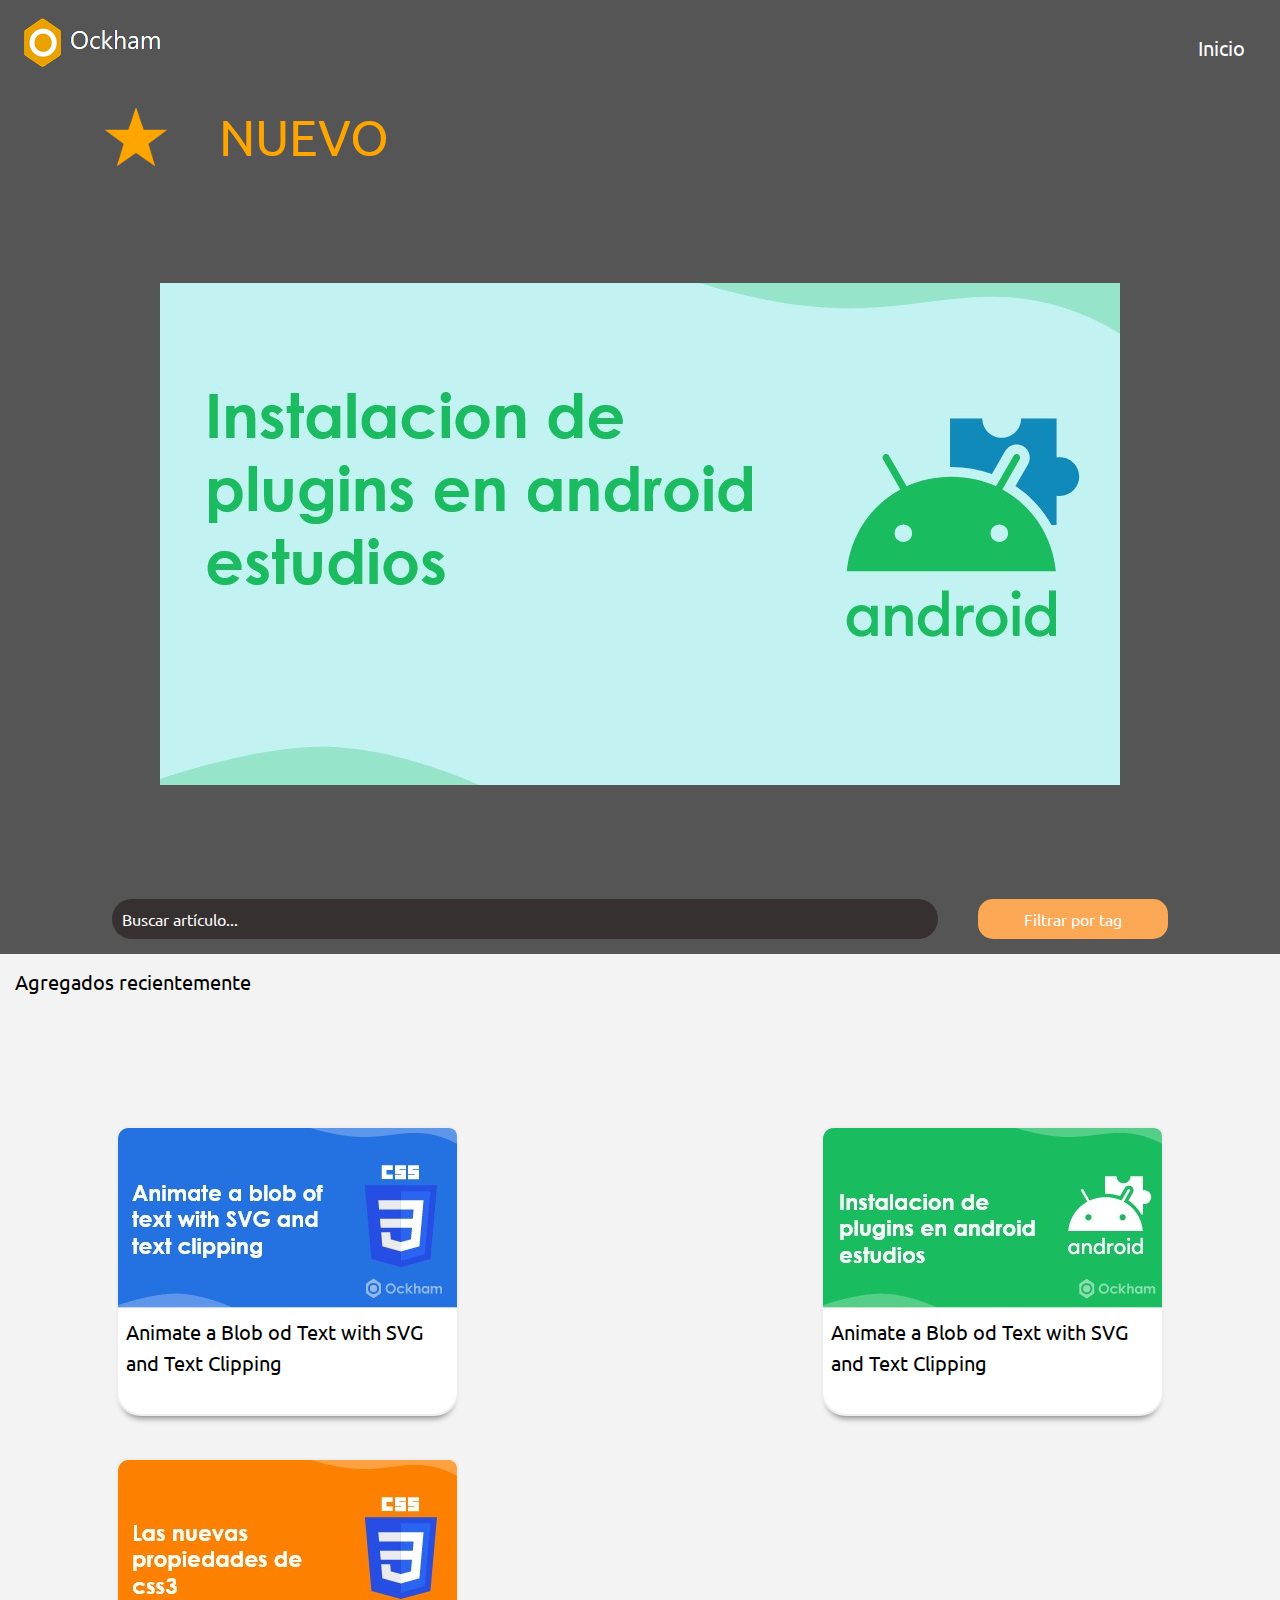
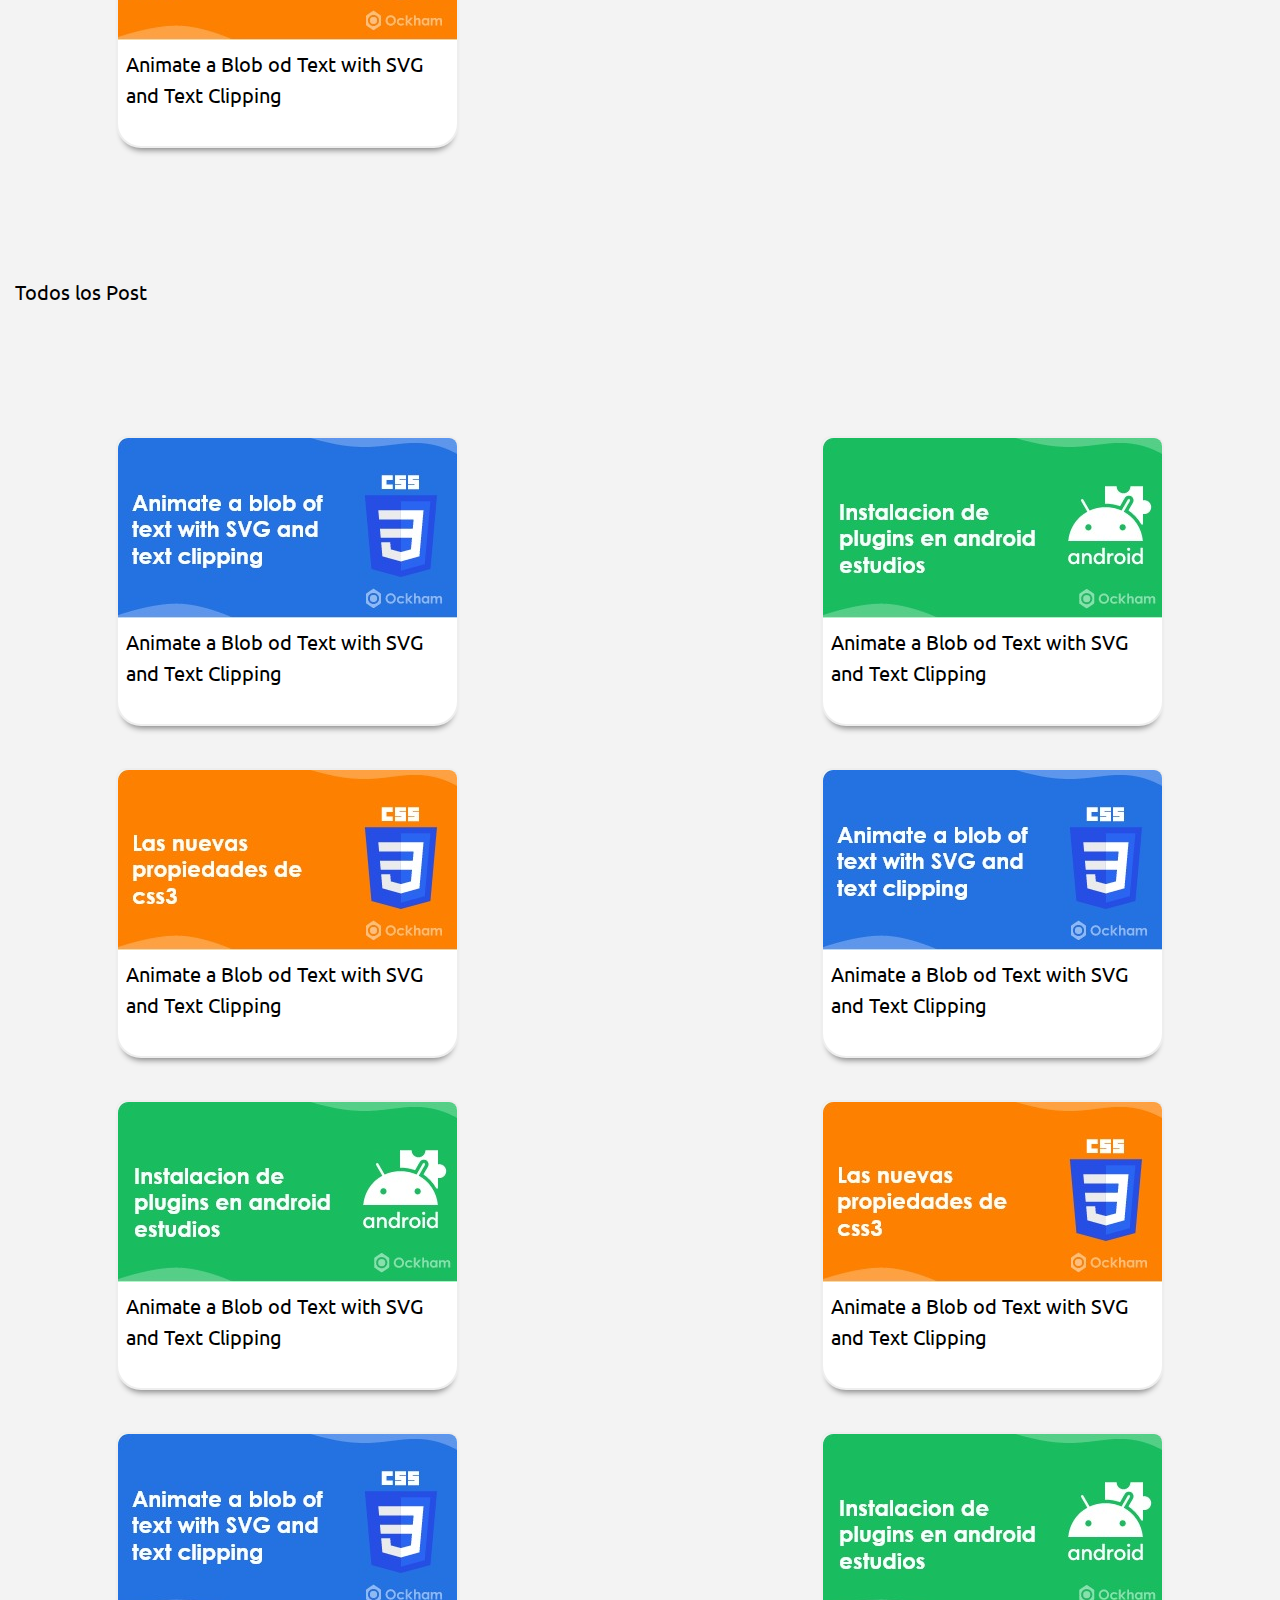
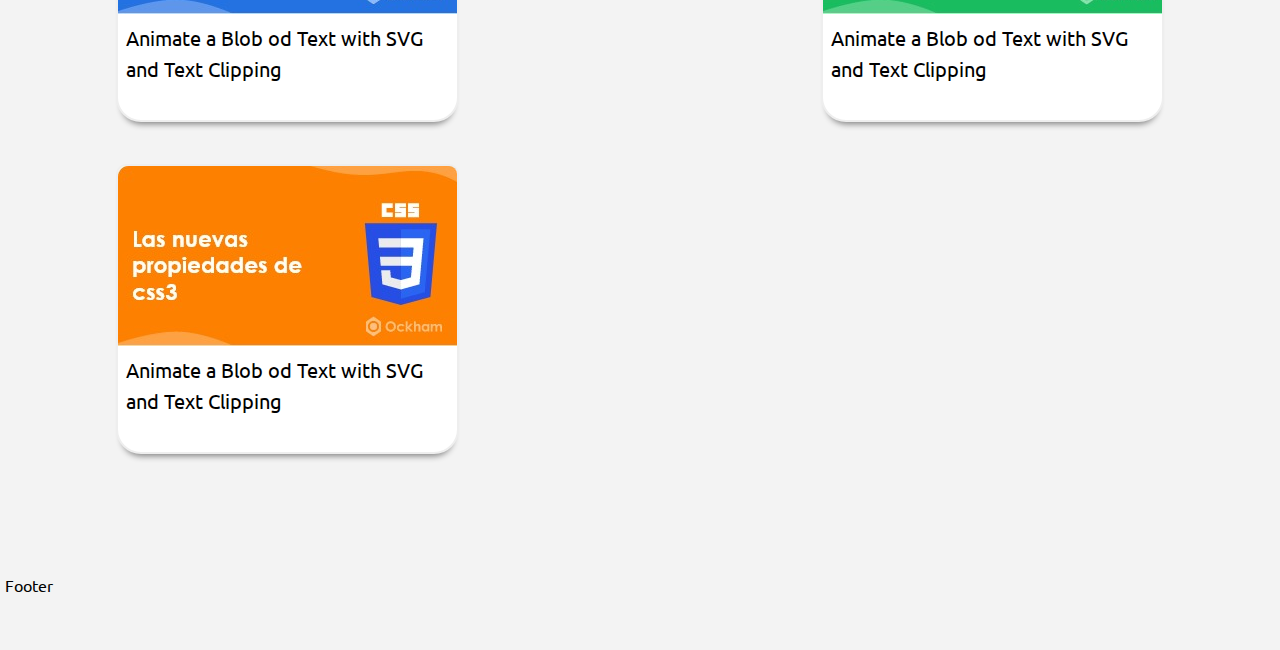
==== commit 1644f7f0: "Arreglo del div (NUEVO)" ====
--- a/index_2.html
+++ b/index_2.html
@@ -27,7 +27,7 @@
       </div>
     </header>
     
-    <div class="N">
+    <div class="module_N">
       <img class="star" src="assets/images/star.png" alt="Star">
       <p>NUEVO</p>
     </div>
--- a/assets/css/style2.css
+++ b/assets/css/style2.css
@@ -3,7 +3,7 @@
     box-sizing: border-box;
     margin: 0;
     padding: 0;
-    background: yellow;
+    background: transparent;
 }
   
 body {
@@ -16,7 +16,7 @@
   
 /*HEADER Y NAVBAR*/
 .header {
-    background: pink;
+    background: #555;
     height: 100px;  /*SEPARACIÓN ENTRE NAVBAR Y EL SLIDER*/
     padding: 0;
     margin: 0;
@@ -27,7 +27,7 @@
     width: 100%;
     display: auto;
     align-items: center;
-    background-color: orange;
+    background-color: #555;
     overflow: auto;
     float: left;
     padding: 0;
@@ -36,7 +36,7 @@
 
 .nav-container{
 
-    background: green;
+    background: #555;
     padding: 0;
     margin: 0;
     
@@ -44,14 +44,14 @@
 
 .logo {
 
-    background:yellow;
+    background: transparent;
     float: left;
     
 }
 
 .inicio{
     
-    background:tomato;
+    background: #555;
     float: right;
 }
 
@@ -95,23 +95,38 @@
 
 }
 
-.star {
-
-    display: flex;
-    max-width:70%;
-    max-height:70%;
-    margin: 5px;
-}
-
-.N {
+
+.module_N {
+
+    padding: 1rem;
+    background: #555;
+    align-items: left;
+    justify-content: start;  /*alineación de los elementos*/
+    align-items: left;
+}
+
+.module_N img {
+
+    background: transparent;
+    display: flex;
+    max-width:8%;
+    max-height:8%;
+    margin: -1rem 2rem -1rem 5rem;  /*Posición de la estrella 5 y separación del txt 2*/
+    padding: 1rem;
+    
+}
+
+
+.module_N p {
+    background: transparent;
     text-align: left;
     color: orange;
-    align-items: left;
-    justify-content: start;
-    padding: 0;
-    height: 70px;
     font-size: 50px;
-}
+    align-self: center;
+    
+}
+
+
 
 
 .slider {
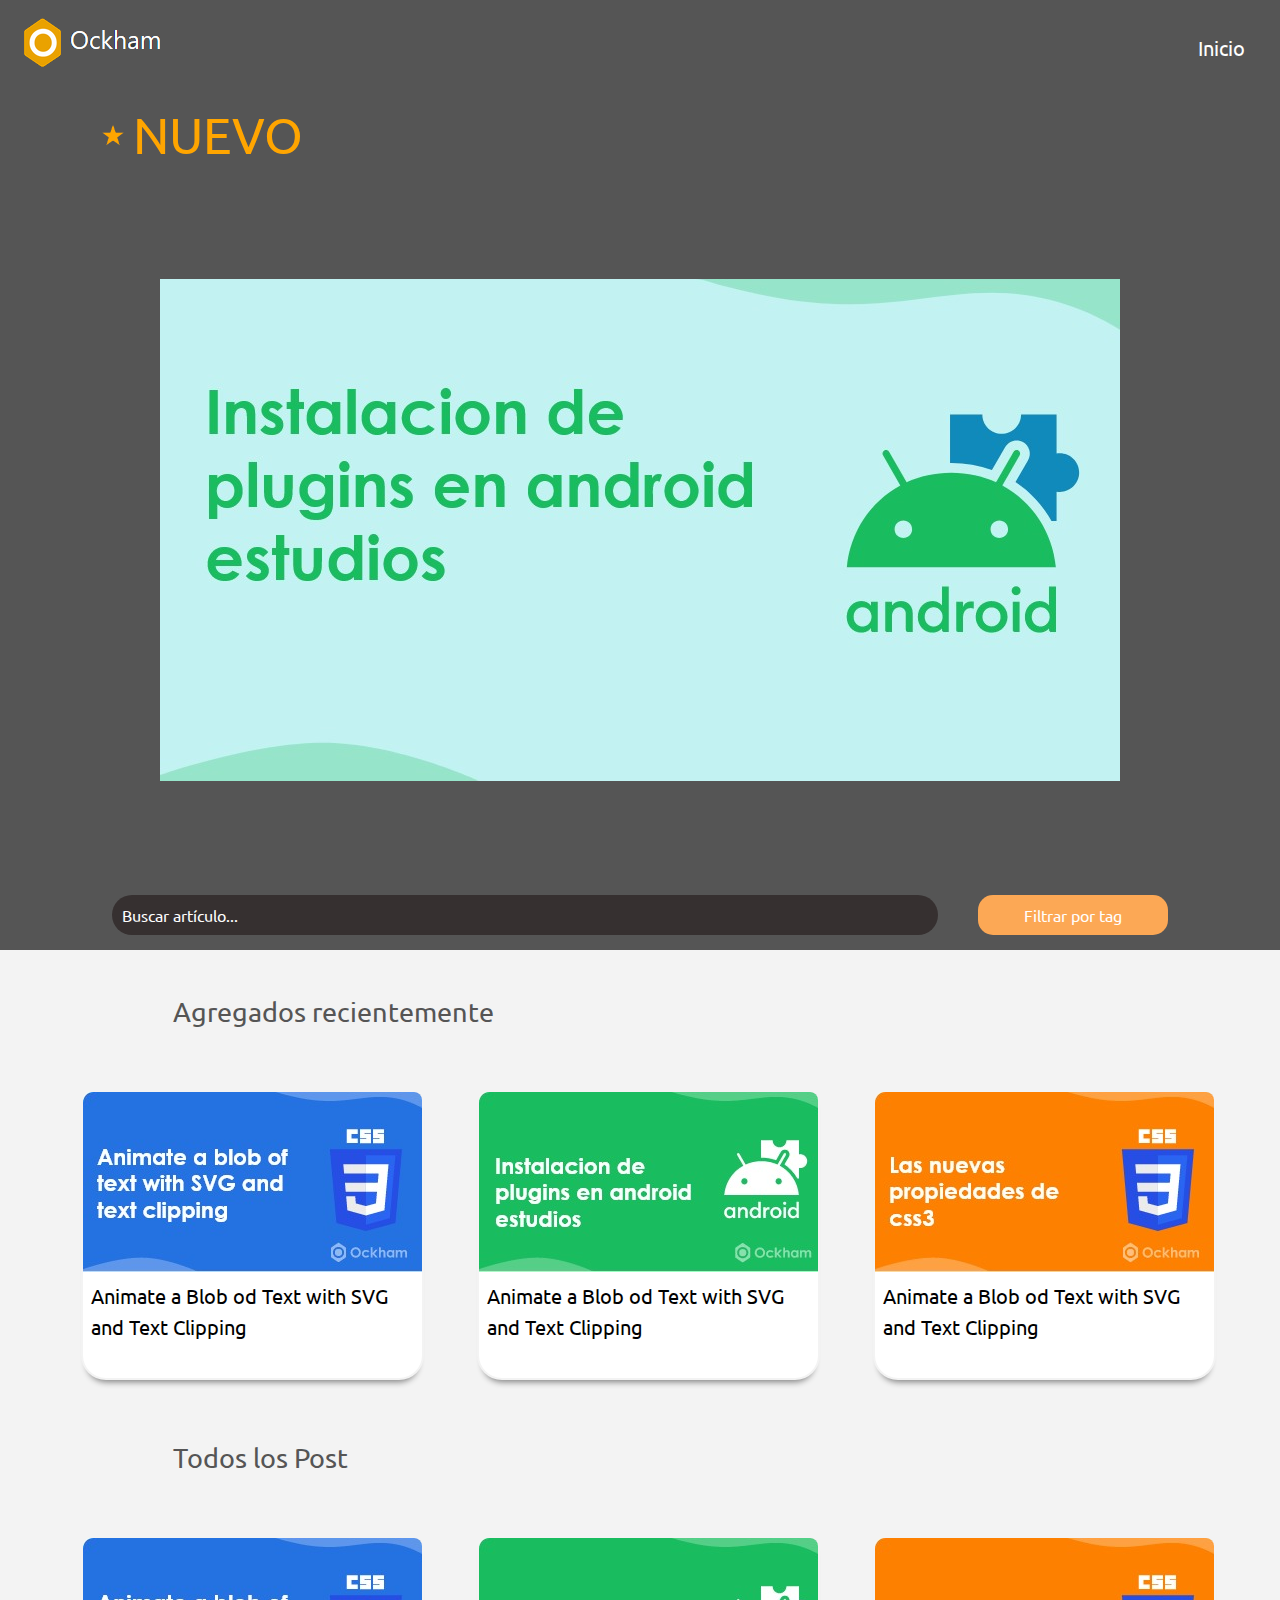
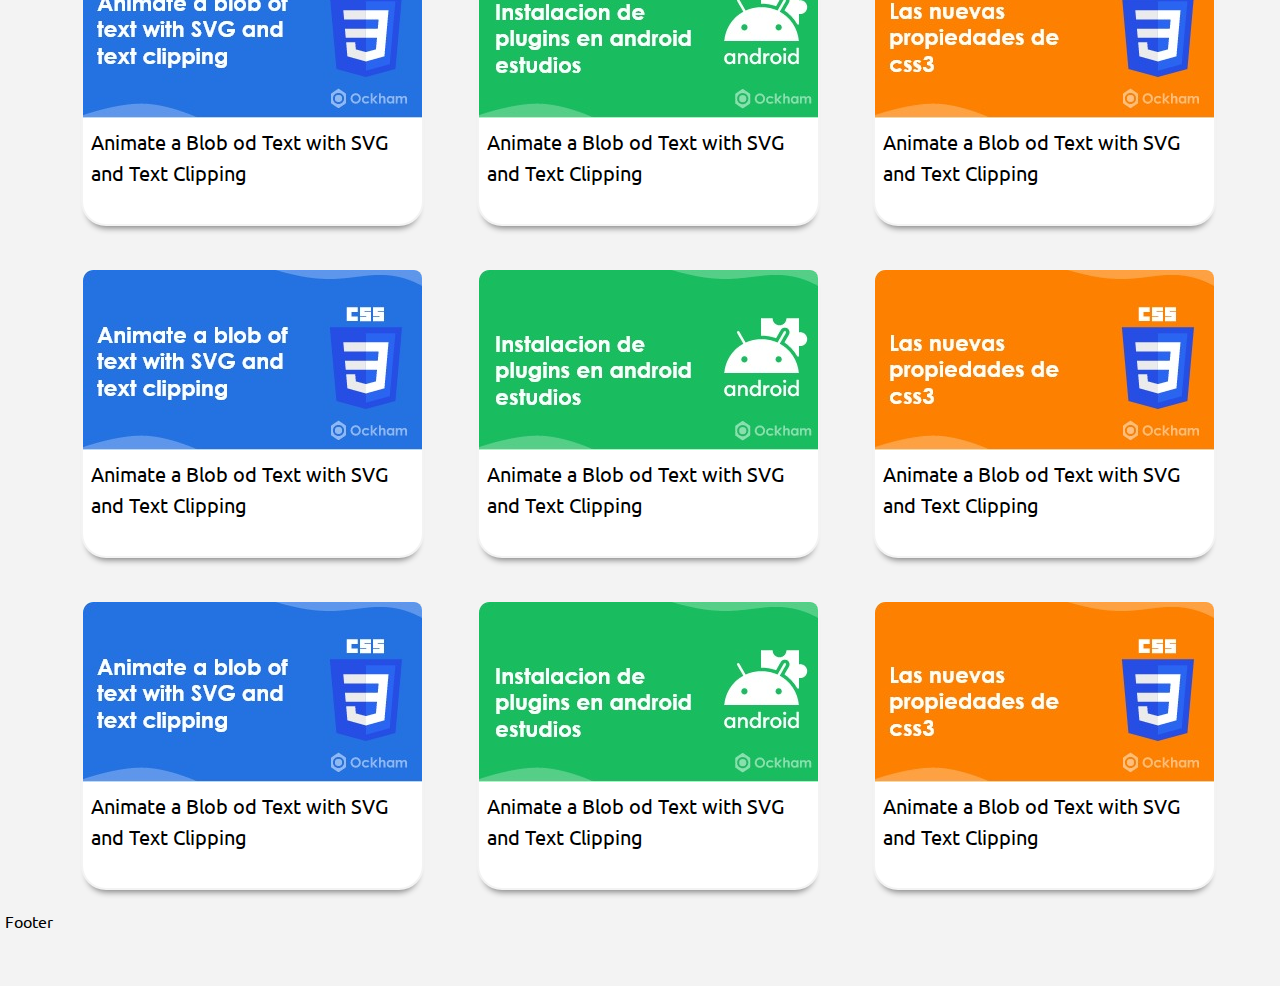
==== commit bef5fd30: "Alineaciones en los div" ====
--- a/index_2.html
+++ b/index_2.html
@@ -49,14 +49,11 @@
 
     
     <!-- Aquí empieza la sección de agregados recientemente -->
-    <div class="section_ag">
-
-      <p class="ag">Agregados recientemente</p>
-
+    <div class="section_txt">
+      <p>Agregados recientemente</p>
     </div>
 
     <div class="flex-n1">
-      
       
       <div class="mini-card">
           <div class="image1"></div>
@@ -84,8 +81,8 @@
 
 
     <!-- Aquí empieza la sección de Todos los post -->
-    <div  class="section_tp">
-      <div class="tp">Todos los Post</div>
+    <div  class="section_txt">
+      <p>Todos los Post</p>
     </div>
 
     <div class="flex-n1">
@@ -162,10 +159,7 @@
     </div>
     
 
-    
-      
-    
-    
+     
     <footer class="footer">Footer</footer>
 
   </div>
--- a/assets/css/style2.css
+++ b/assets/css/style2.css
@@ -100,25 +100,24 @@
 
     padding: 1rem;
     background: #555;
-    align-items: left;
     justify-content: start;  /*alineación de los elementos*/
-    align-items: left;
+    align-items: center;
 }
 
 .module_N img {
 
     background: transparent;
     display: flex;
-    max-width:8%;
-    max-height:8%;
-    margin: -1rem 2rem -1rem 5rem;  /*Posición de la estrella 5 y separación del txt 2*/
-    padding: 1rem;
+    max-width: 1.5rem;
+    max-height: 1.5rem;
+    margin: -1rem 0.5rem -1rem 6rem;  /*Posición de la estrella 5 y separación del txt 0.5*/
+    padding: 0;
     
 }
 
 
 .module_N p {
-    background: transparent;
+    background:tr;
     text-align: left;
     color: orange;
     font-size: 50px;
@@ -196,36 +195,28 @@
 }
 
 
-.section_ag {
+/*Cominezo de agregados recientemente y todos los post*/
+.section_txt {
+
+    padding: 1rem;
     background: #f3f3f3;
     flex-flow: row wrap;
     display: flex;
-    padding: 105px;
-
-}
-
-.ag{
-    font-size: 20px;
-    background:transparent;
-    padding: 10px;
-}
-
-
-
-
-
-.section_tp {
-    background: #f3f3f3;
-    padding: 10px;
-    font-size: 20px;
-}
-
-
-.tp{
-    font-size: 20px;
-    background:transparent;
-    padding: 10px;
-}
+    justify-content: start; 
+    align-items: left;
+}
+
+.section_txt p {
+
+    background: transparent;
+    padding: 1.5rem; /*separación entre los div*/
+    margin: 1rem 1rem 1rem 9rem; 
+    color:#555;
+    font-size: 27px;
+    align-self: center;
+}
+
+
 
 /*Wrapper principal*/
 .wrapper > *{
@@ -246,19 +237,21 @@
     grid-template-rows: 80px auto 80px;
     column-gap: 5px;
     row-gap: 10px;
+    display: flex;
+    flex-flow: wrap;
+    padding: 0;
+    margin: 0;
+    justify-content: center;
+    justify-items: center;
+    border-radius: 0 0 0 0;
     background: #f3f3f3;
-    display: flex;
-    flex-flow: wrap;
-    justify-content: space-between;
-    justify-items: center;
-    border-radius: 0 0 0 0;
-    padding: 100px;
+
 } 
 
 
 
-/* If the amount of items is above 3 */
-/* Change the layout direction */
+/* 3 cuadros */
+/*configuración entre cada cuadro*/
 .flex-n1 > :nth-last-child(n+3),
 .flex-n1 > :nth-last-child(n+3) ~ * {
 	flex-direction: column;
@@ -267,9 +260,11 @@
     height: 290px;
     border-radius: 10px 10px 25px 25px;
     box-shadow: 0 8px 6px -6px gray;
-}
-
-/* And change the image height and color */
+    margin: 1rem 1rem 1rem 2rem;
+    
+}
+
+/* Configuración de cada cuadro */
 .flex-n1 > :nth-last-child(n+3) .image1,
 .flex-n1 > :nth-last-child(n+3) ~ * .image1 {
 
@@ -322,7 +317,7 @@
 	width: 400px;
 	max-width: 100%;
 	margin: 1em;
-	border: 2px solid #eee;
+	border: 2px solid #f3f3f3;
 	border-radius: 8px;
     justify-items: center;
 	overflow: hidden;
@@ -330,7 +325,7 @@
 
 .image {
 	min-width: 150px;
-	background: turquoise;
+	background:transparent;
 }
 
 .text {
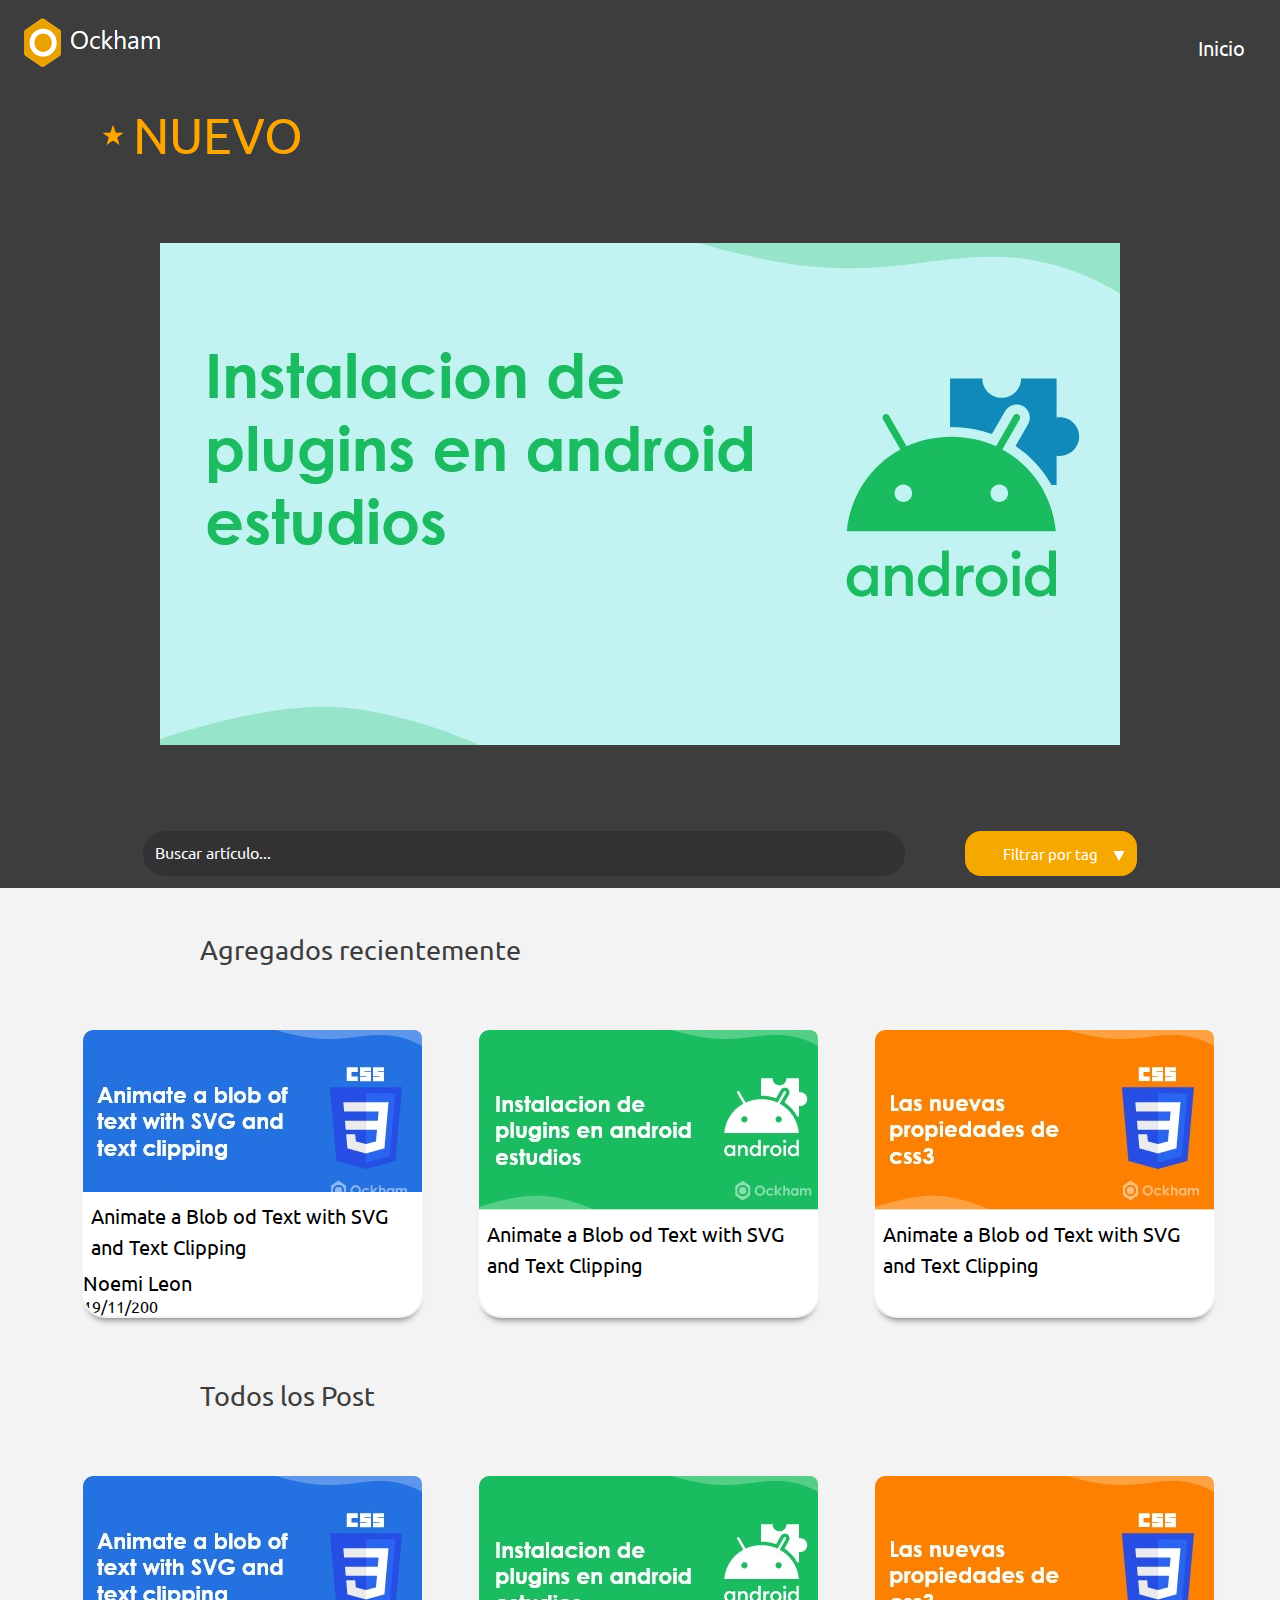
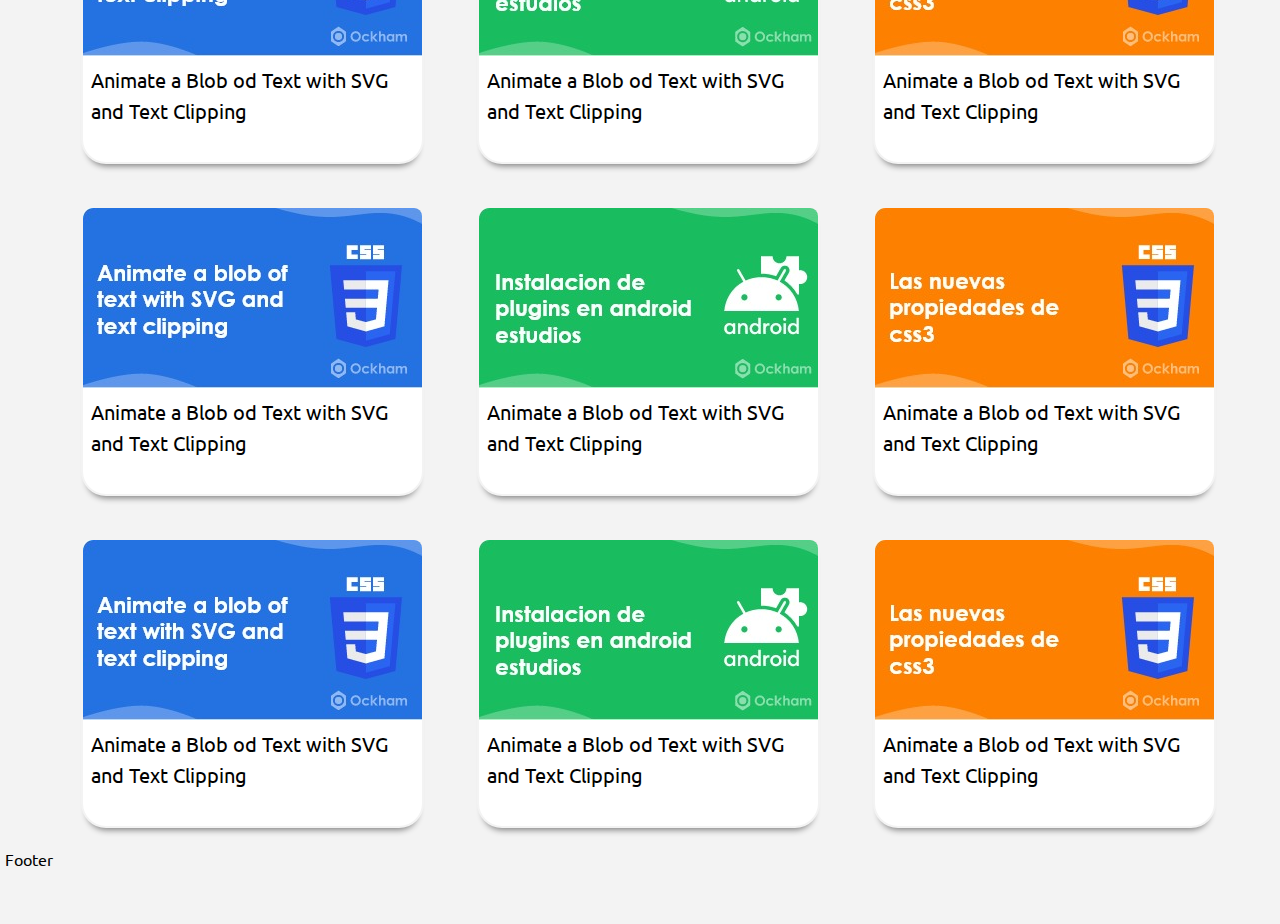
==== commit 48e09c67: "Cambios al boton filtro" ====
--- a/index_2.html
+++ b/index_2.html
@@ -39,12 +39,16 @@
 
 
     <div class="botones">
+
       <div class="search">
         <p>Buscar artículo...</p>
       </div>
+
       <div class="filtro">
         <p>Filtrar por tag</p>
+        <img class="arrow" src="assets/images/arrow.png" alt="arrow">
       </div>
+
     </div>
 
     
@@ -59,6 +63,10 @@
           <div class="image1"></div>
           <div class="text">
             Animate a Blob od Text with SVG and Text Clipping
+          </div>
+          <div class="info">
+            <div class="if_name"><p>Noemi Leon</p></div>
+            <div class="if_date"><time datetime="20120-11-19">19/11/200</time></div>
           </div>
       </div>
       
--- a/assets/css/style2.css
+++ b/assets/css/style2.css
@@ -16,7 +16,7 @@
   
 /*HEADER Y NAVBAR*/
 .header {
-    background: #555;
+    background: #3D3D3D;
     height: 100px;  /*SEPARACIÓN ENTRE NAVBAR Y EL SLIDER*/
     padding: 0;
     margin: 0;
@@ -27,7 +27,7 @@
     width: 100%;
     display: auto;
     align-items: center;
-    background-color: #555;
+    background-color: #3D3D3D;
     overflow: auto;
     float: left;
     padding: 0;
@@ -36,7 +36,7 @@
 
 .nav-container{
 
-    background: #555;
+    background: #3D3D3D;
     padding: 0;
     margin: 0;
     
@@ -51,7 +51,7 @@
 
 .inicio{
     
-    background: #555;
+    background: #3D3D3D;
     float: right;
 }
 
@@ -74,7 +74,7 @@
 .main {
     
     /* layout */
-    height: 80vh;
+    height: 72vh;
     min-width: 50vh;
     flex: 1;
     display: flex;
@@ -87,7 +87,7 @@
     margin: 60px;
 
     /* background styling */
-    background-color: #555;
+    background-color: #3D3D3D;
     background-size: cover;
     background-position: center;
     background-repeat: no-repeat;
@@ -99,7 +99,7 @@
 .module_N {
 
     padding: 1rem;
-    background: #555;
+    background: #3D3D3D;
     justify-content: start;  /*alineación de los elementos*/
     align-items: center;
 }
@@ -141,57 +141,50 @@
 
 .botones {
 
-    background:#555;
-    flex-flow: row wrap;
-    justify-content: center;
-    align-self: center;
-    column-gap: 40px;
-    padding: 15px;
+    background: #3D3D3D;
     flex: 1 100%;
-    height: 60px;
-    border-radius: 10px;
-    
+    height: 70px;
+    justify-content: center;
+    align-items: center;
+    column-gap: 60px;
 }
 
 .search {
 
-    background: rgb(54, 48, 48);
-    flex: 0 65%;
-    height: 40px;
-    margin-bottom: 30%;
+    background: #333134;
+    height: 45px;
+    flex: 0 60%;
+    padding: 0.7rem;
     border-radius: 30px;
-    padding: 10px;
-    display: flex;
     align-items: center;
     justify-content: left;
-    
-}
-
-.search p {
-    text-align: left;
-    color: white;
-    background: transparent;
-}
+
+}
+
 
 .filtro {
 
-    background: #fca855;
-    flex: 0 15%;
-    height: 40px;
-    width: 10px;
-    margin-bottom: 50%;
-    border-radius: 15px;
-    padding: 10px;
-    display: flex;
-    align-items: center;
-    justify-content: center; 
-
-}
-
-.filtro p {
-    text-align: center;
-    color: white;
-    background: transparent;
+    background: #F5A800;
+    height: 45px;
+    flex: 0 10%;
+    border-radius: 16px;
+    padding: 0.7rem;
+    align-items: center;
+    justify-content: center;
+    align-content: center;
+
+}
+
+
+.filtro img {
+
+    background: transparent;
+    display: flex;
+    max-width: 0.8rem;
+    max-height: 0.8rem;
+    margin: -0.9rem 0 0 8.5rem;  /*Posición de la estrella 5 y separación del txt 0.5*/
+    padding: 0;
+
 }
 
 
@@ -210,8 +203,8 @@
 
     background: transparent;
     padding: 1.5rem; /*separación entre los div*/
-    margin: 1rem 1rem 1rem 9rem; 
-    color:#555;
+    margin: 1rem 1rem 1rem 10.7rem; 
+    color:#3D3D3D;
     font-size: 27px;
     align-self: center;
 }
@@ -323,6 +316,28 @@
 	overflow: hidden;
 }
 
+
+.mini-card info{
+
+    flex: 1 100%;
+    justify-content: center;
+    align-items: center;
+
+}
+
+
+.if_name p{
+
+    text-align: left;
+    font-size: 20px;
+    font-weight: normal;
+}
+
+.if_date time{
+
+    text-align: right;
+}
+
 .image {
 	min-width: 150px;
 	background:transparent;
--- a/assets/fonts/fonts.css
+++ b/assets/fonts/fonts.css
@@ -29,4 +29,17 @@
     font-size: 20px;
     width: 33.33%; /* Four equal-width links. If you have two links, use 50%, and 33.33% for three links, etc.. */
     text-align: right; 
+}
+
+.search p {
+    text-align: left;
+    color: white;
+    background: transparent;
+}
+
+.filtro p {
+    background: transparent;
+    font-size: 15px;
+    text-align: center;
+    color: white;
 }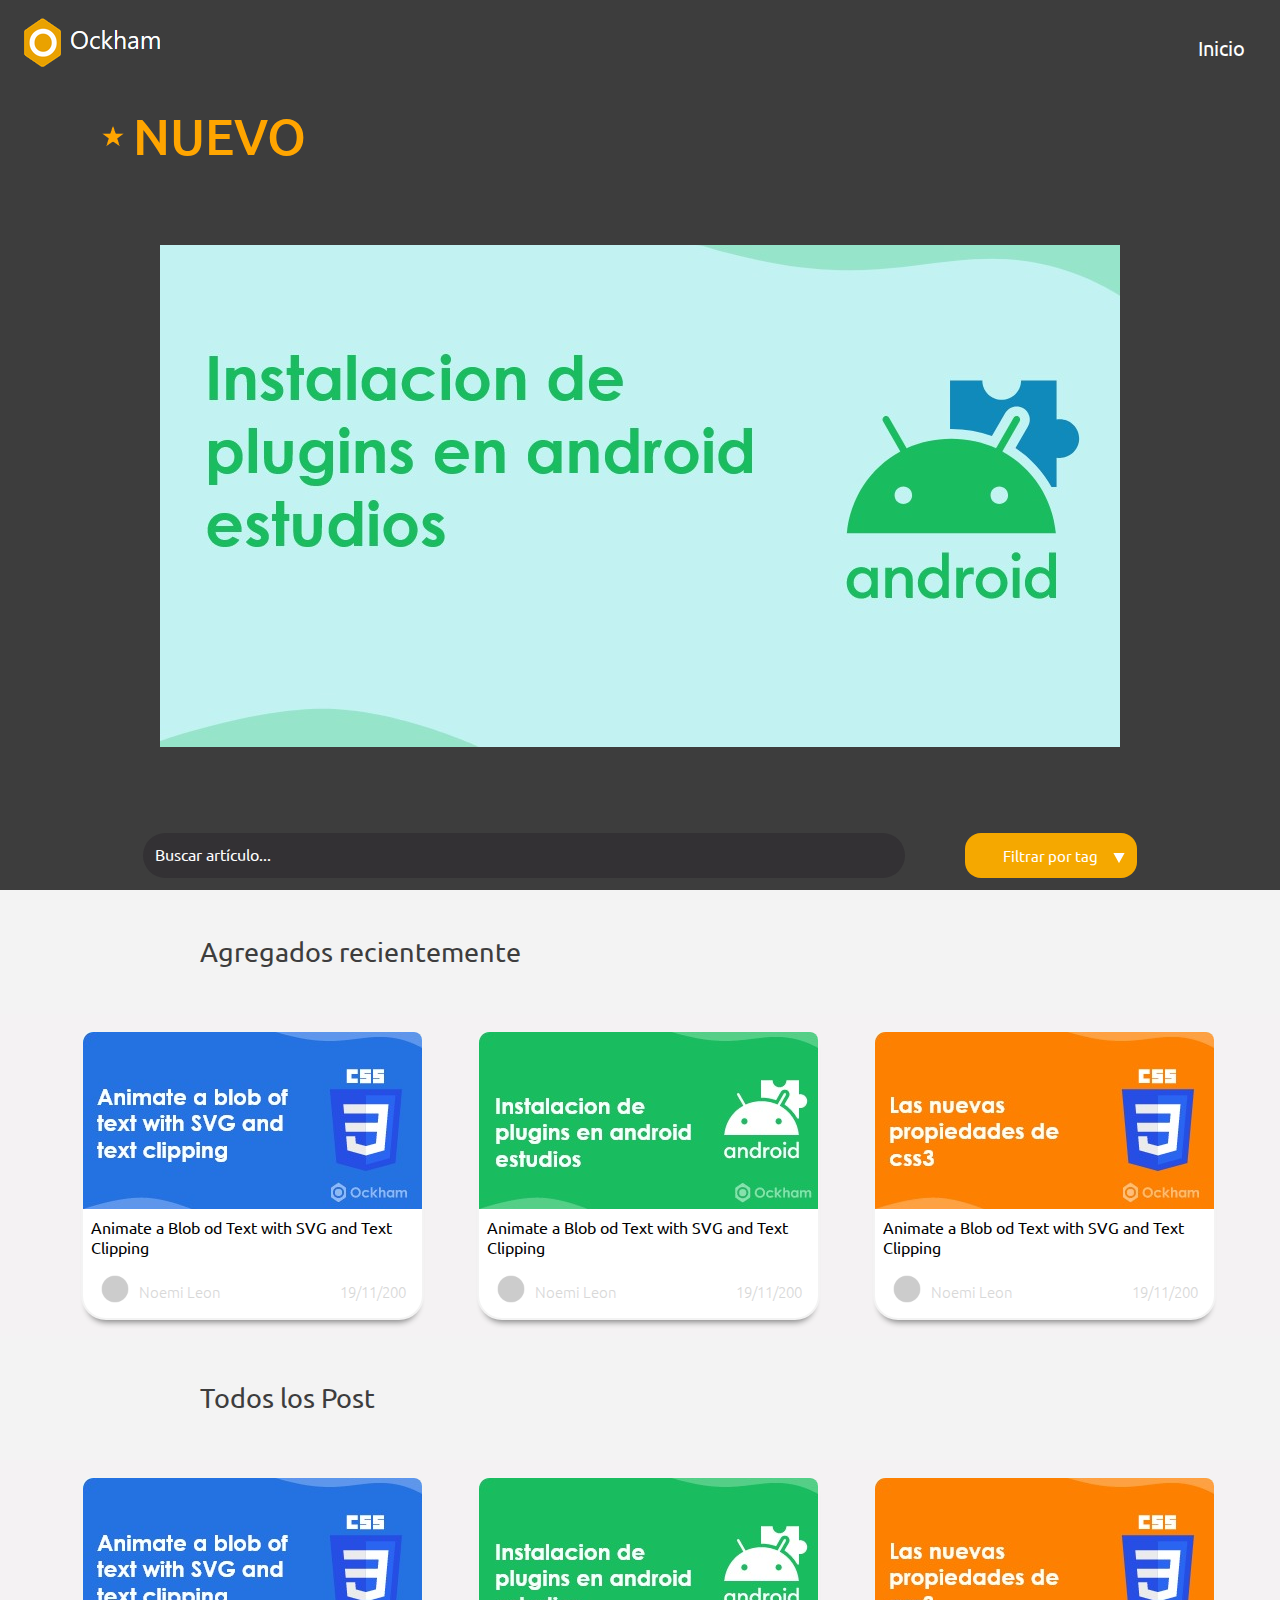
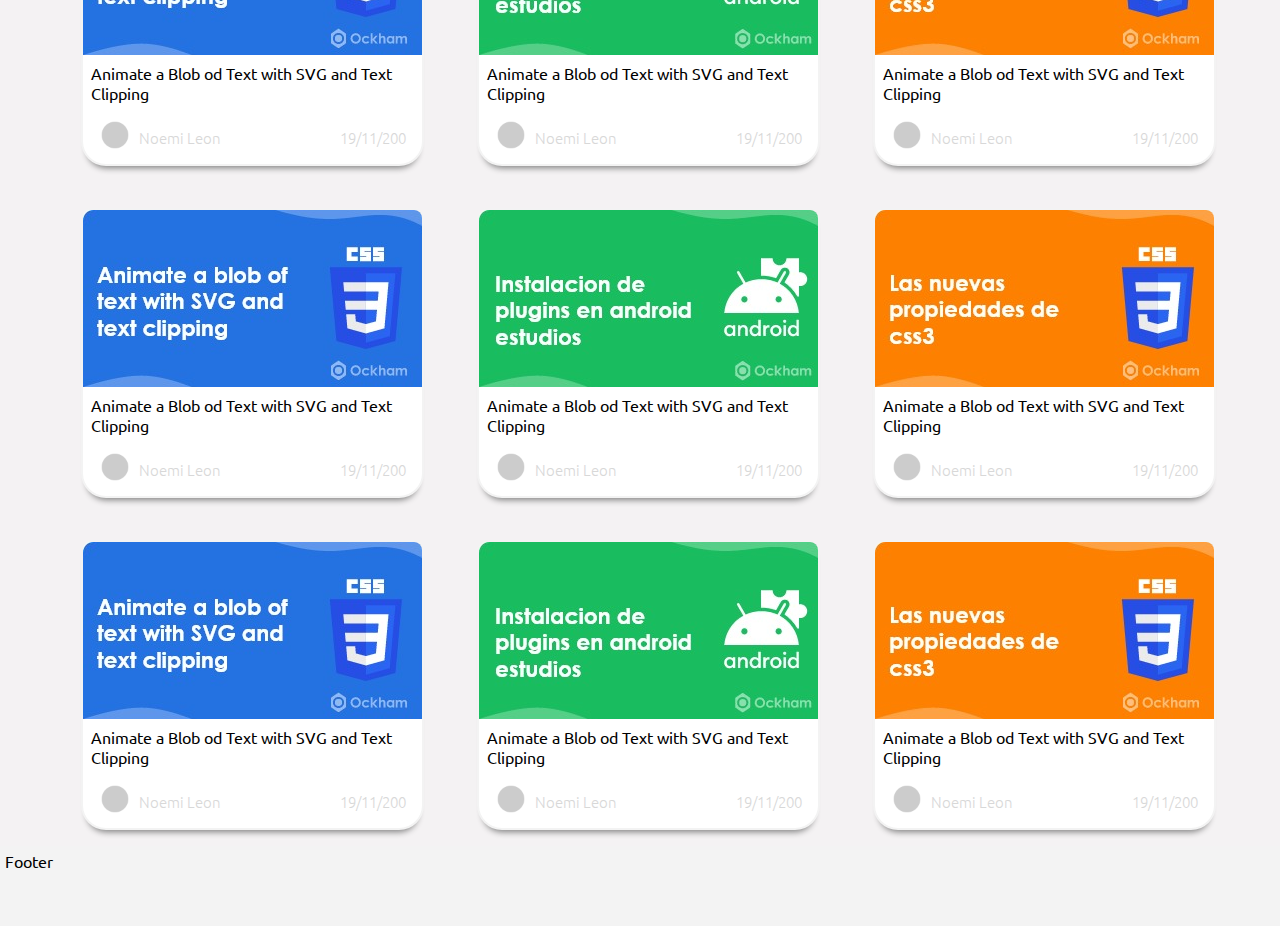
==== commit ff3ce9d9: "Ajustes en Cards" ====
--- a/index_2.html
+++ b/index_2.html
@@ -65,8 +65,13 @@
             Animate a Blob od Text with SVG and Text Clipping
           </div>
           <div class="info">
-            <div class="if_name"><p>Noemi Leon</p></div>
-            <div class="if_date"><time datetime="20120-11-19">19/11/200</time></div>
+            <div class="if_name">
+              <img class="user" src="assets/images/user.png" alt="User">
+              <p>Noemi Leon</p>
+            </div>
+            <div class="if_date">
+              <time datetime="20120-11-19">19/11/200</time>
+            </div>
           </div>
       </div>
       
@@ -75,6 +80,13 @@
           <div class="text">
             Animate a Blob od Text with SVG and Text Clipping
           </div>
+          <div class="info">
+            <div class="if_name">
+              <img class="user" src="assets/images/user.png" alt="User">
+              <p>Noemi Leon</p>
+            </div>
+            <div class="if_date"><time datetime="20120-11-19">19/11/200</time></div>
+          </div>
       </div>
 
       <div class="mini-card">
@@ -82,6 +94,14 @@
           <div class="text">
             Animate a Blob od Text with SVG and Text Clipping
           </div>
+
+          <div class="info">
+            <div class="if_name">
+              <img class="user" src="assets/images/user.png" alt="User">
+              <p>Noemi Leon</p>
+            </div>
+            <div class="if_date"><time datetime="20120-11-19">19/11/200</time></div>
+          </div>
       
       </div>
     
@@ -95,49 +115,37 @@
 
     <div class="flex-n1">
       
-      
-      <div class="mini-card">
-          <div class="image1"></div>
-          <div class="text">
-            Animate a Blob od Text with SVG and Text Clipping
-          </div>
-      </div>
-      
-      <div class="mini-card">
-          <div class="image2"></div>
-          <div class="text">
-            Animate a Blob od Text with SVG and Text Clipping
-          </div>
-      </div>
-
-      <div class="mini-card">
-          <div class="image3"></div>
-          <div class="text">
-            Animate a Blob od Text with SVG and Text Clipping
-          </div>
-      
-      </div>
-
       <div class="mini-card">
         <div class="image1"></div>
         <div class="text">
           Animate a Blob od Text with SVG and Text Clipping
         </div>
-      </div>
-    
+        <div class="info">
+          <div class="if_name"><img class="user" src="assets/images/user.png" alt="User"><p>Noemi Leon</p></div>
+          <div class="if_date"><time datetime="20120-11-19">19/11/200</time></div>
+        </div>
+      </div>
+      
       <div class="mini-card">
         <div class="image2"></div>
         <div class="text">
           Animate a Blob od Text with SVG and Text Clipping
         </div>
-     </div>
+        <div class="info">
+          <div class="if_name"><img class="user" src="assets/images/user.png" alt="User"><p>Noemi Leon</p></div>
+          <div class="if_date"><time datetime="20120-11-19">19/11/200</time></div>
+        </div>
+      </div>
 
       <div class="mini-card">
         <div class="image3"></div>
         <div class="text">
           Animate a Blob od Text with SVG and Text Clipping
         </div>
-    
+        <div class="info">
+          <div class="if_name"><img class="user" src="assets/images/user.png" alt="User"><p>Noemi Leon</p></div>
+          <div class="if_date"><time datetime="20120-11-19">19/11/200</time></div>
+        </div>
       </div>
 
       <div class="mini-card">
@@ -145,6 +153,10 @@
         <div class="text">
           Animate a Blob od Text with SVG and Text Clipping
         </div>
+        <div class="info">
+          <div class="if_name"><img class="user" src="assets/images/user.png" alt="User"><p>Noemi Leon</p></div>
+          <div class="if_date"><time datetime="20120-11-19">19/11/200</time></div>
+        </div>
       </div>
     
       <div class="mini-card">
@@ -152,20 +164,58 @@
         <div class="text">
           Animate a Blob od Text with SVG and Text Clipping
         </div>
-     </div>
+        <div class="info">
+          <div class="if_name"><img class="user" src="assets/images/user.png" alt="User"><p>Noemi Leon</p></div>
+          <div class="if_date"><time datetime="20120-11-19">19/11/200</time></div>
+        </div>
+      </div>
 
       <div class="mini-card">
         <div class="image3"></div>
         <div class="text">
           Animate a Blob od Text with SVG and Text Clipping
         </div>
-    
-      </div>
-
-
-    
-    </div>
-    
+        <div class="info">
+          <div class="if_name"><img class="user" src="assets/images/user.png" alt="User"><p>Noemi Leon</p></div>
+          <div class="if_date"><time datetime="20120-11-19">19/11/200</time></div>
+        </div>
+      </div>
+
+      <div class="mini-card">
+        <div class="image1"></div>
+        <div class="text">
+          Animate a Blob od Text with SVG and Text Clipping
+        </div>
+        <div class="info">
+          <div class="if_name"><img class="user" src="assets/images/user.png" alt="User"><p>Noemi Leon</p></div>
+          <div class="if_date"><time datetime="20120-11-19">19/11/200</time></div>
+        </div>
+      </div>
+    
+      <div class="mini-card">
+        <div class="image2"></div>
+        <div class="text">
+          Animate a Blob od Text with SVG and Text Clipping
+        </div>
+        <div class="info">
+          <div class="if_name"><img class="user" src="assets/images/user.png" alt="User"><p>Noemi Leon</p></div>
+          <div class="if_date"><time datetime="20120-11-19">19/11/200</time></div>
+        </div>
+      </div>
+
+      <div class="mini-card">
+        <div class="image3"></div>
+        <div class="text">
+          Animate a Blob od Text with SVG and Text Clipping
+        </div>
+        <div class="info">
+          <div class="if_name"><img class="user" src="assets/images/user.png" alt="User"><p>Noemi Leon</p></div>
+          <div class="if_date"><time datetime="20120-11-19">19/11/200</time></div>
+        </div>
+      </div>
+    
+    </div>
+
 
      
     <footer class="footer">Footer</footer>
--- a/assets/css/style2.css
+++ b/assets/css/style2.css
@@ -116,17 +116,6 @@
 }
 
 
-.module_N p {
-    background:tr;
-    text-align: left;
-    color: orange;
-    font-size: 50px;
-    align-self: center;
-    
-}
-
-
-
 
 .slider {
     background-image: url(/assets/images/slider1.jpeg);
@@ -237,74 +226,11 @@
     justify-content: center;
     justify-items: center;
     border-radius: 0 0 0 0;
-    background: #f3f3f3;
+    background:#F4F2F3;
 
 } 
 
 
-
-/* 3 cuadros */
-/*configuración entre cada cuadro*/
-.flex-n1 > :nth-last-child(n+3),
-.flex-n1 > :nth-last-child(n+3) ~ * {
-	flex-direction: column;
-    background: white;
-    width: 343px;
-    height: 290px;
-    border-radius: 10px 10px 25px 25px;
-    box-shadow: 0 8px 6px -6px gray;
-    margin: 1rem 1rem 1rem 2rem;
-    
-}
-
-/* Configuración de cada cuadro */
-.flex-n1 > :nth-last-child(n+3) .image1,
-.flex-n1 > :nth-last-child(n+3) ~ * .image1 {
-
-    background: url(/assets/images/c1.jpeg);
-    display: flex;
-    flex-flow: wrap;
-    height: 180px;
-    justify-content: space-between;
-    justify-items: center;
-    padding: 50px;
-}
-
-
-.flex-n1 > :nth-last-child(n+3) .image2,
-.flex-n1 > :nth-last-child(n+3) ~ * .image2 {
-
-    background: url(/assets/images/c2.jpeg);
-    display: flex;
-    flex-flow: wrap;
-    height: 180px;
-    justify-content: space-between;
-    justify-items: center;
-    padding: 50px;
-}
-
-.flex-n1 > :nth-last-child(n+3) .image3,
-.flex-n1 > :nth-last-child(n+3) ~ * .image3 {
-
-    background: url(/assets/images/c3.jpeg);
-    display: flex;
-    flex-flow: wrap;
-    width: 343px;
-    height: 180px;
-    justify-content: space-between;
-    justify-items: center;
-    padding: 50px;
-}
-
-
-
-
-/* Demo decoration */
-.container {
-	display: flex;
-	width: 800px;
-	margin: 1em auto;
-}
 .mini-card {
 	display: flex;
 	width: 400px;
@@ -317,38 +243,80 @@
 }
 
 
-.mini-card info{
-
-    flex: 1 100%;
-    justify-content: center;
-    align-items: center;
-
-}
-
-
-.if_name p{
-
-    text-align: left;
-    font-size: 20px;
-    font-weight: normal;
-}
-
-.if_date time{
-
-    text-align: right;
-}
-
-.image {
-	min-width: 150px;
-	background:transparent;
-}
 
 .text {
     background: white;
-	font-size: 20px;
-	line-height: 1.55;
-    text-align: left;
 	padding: 8px;
+}
+
+
+.info{
+    justify-content: center;
+    align-items: center;
+}
+
+
+.if_name img {
+
+    background: transparent;
+    float: left;
+    max-width: 2rem;
+    max-height: 2rem;
+    margin: 0.5rem -0.5rem -2.4rem 1rem;  /*Posición de la estrella 5 y separación del txt 0.5*/
+    padding: 0;
+}
+
+
+/* 3 cuadros */
+/*configuración entre cada cuadro*/
+.flex-n1 > :nth-last-child(n+3),
+.flex-n1 > :nth-last-child(n+3) ~ * {
+	flex-direction: column;
+    background:white;
+    width: 343px;
+    height: 290px;
+    border-radius: 10px 10px 25px 25px;
+    box-shadow: 0 8px 6px -6px gray;
+    margin: 1rem 1rem 1rem 2rem;
+}
+
+/* Configuración de cada cuadro */
+.flex-n1 > :nth-last-child(n+3) .image1,
+.flex-n1 > :nth-last-child(n+3) ~ * .image1 {
+
+    background: url(/assets/images/c1.jpeg);
+    display: flex;
+    flex-flow: wrap;
+    height: 180px;
+    justify-content: space-between;
+    justify-items: center;
+    padding: 50px;
+}
+
+
+.flex-n1 > :nth-last-child(n+3) .image2,
+.flex-n1 > :nth-last-child(n+3) ~ * .image2 {
+
+    background: url(/assets/images/c2.jpeg);
+    display: flex;
+    flex-flow: wrap;
+    height: 180px;
+    justify-content: space-between;
+    justify-items: center;
+    padding: 50px;
+}
+
+.flex-n1 > :nth-last-child(n+3) .image3,
+.flex-n1 > :nth-last-child(n+3) ~ * .image3 {
+
+    background: url(/assets/images/c3.jpeg);
+    display: flex;
+    flex-flow: wrap;
+    width: 343px;
+    height: 180px;
+    justify-content: space-between;
+    justify-items: center;
+    padding: 50px;
 }
 
 
--- a/assets/fonts/fonts.css
+++ b/assets/fonts/fonts.css
@@ -1,24 +1,26 @@
 /*Fonts*/
 
-@import url('https://fonts.googleapis.com/css2?family=Ubuntu:wght@500&display=swap');
+@import url('https://fonts.googleapis.com/css2?family=Ubuntu:wght@300;400;500&display=swap');
 
 
 body {
     font-family: 'Ubuntu', sans-serif;
+    font-style:normal;
 }
 
 
+.module_N p {
+    background:tr;
+    text-align: left;
+    color: orange;
+    font-size: 50px;
+    align-self: center;
+    font-weight: 500;
     
-.p_card{
+}
 
-    display:inline;
-    word-break: break-word;     
-    font-size: 20px;
-    color: black;
-    position: relative;
-    padding: 0;
 
-}
+
 
 /* Navbar links */
 .navbar a {
@@ -42,4 +44,35 @@
     font-size: 15px;
     text-align: center;
     color: white;
-}+}
+
+
+/*MINICARD*/
+
+.text p{
+
+    font-size: 20px;
+	line-height: 1.55;
+    text-align: left;
+
+}
+
+
+.if_name p{
+
+    float: left;
+    font-size: 15px;
+    color: #d8d8d8;
+    font-weight: 300;
+    padding: 1rem;
+}
+
+
+.if_date{
+
+    float: right;
+    font-size: 15px;
+    color: #d8d8d8;
+    font-weight: 300;
+    padding: 1rem;
+}
